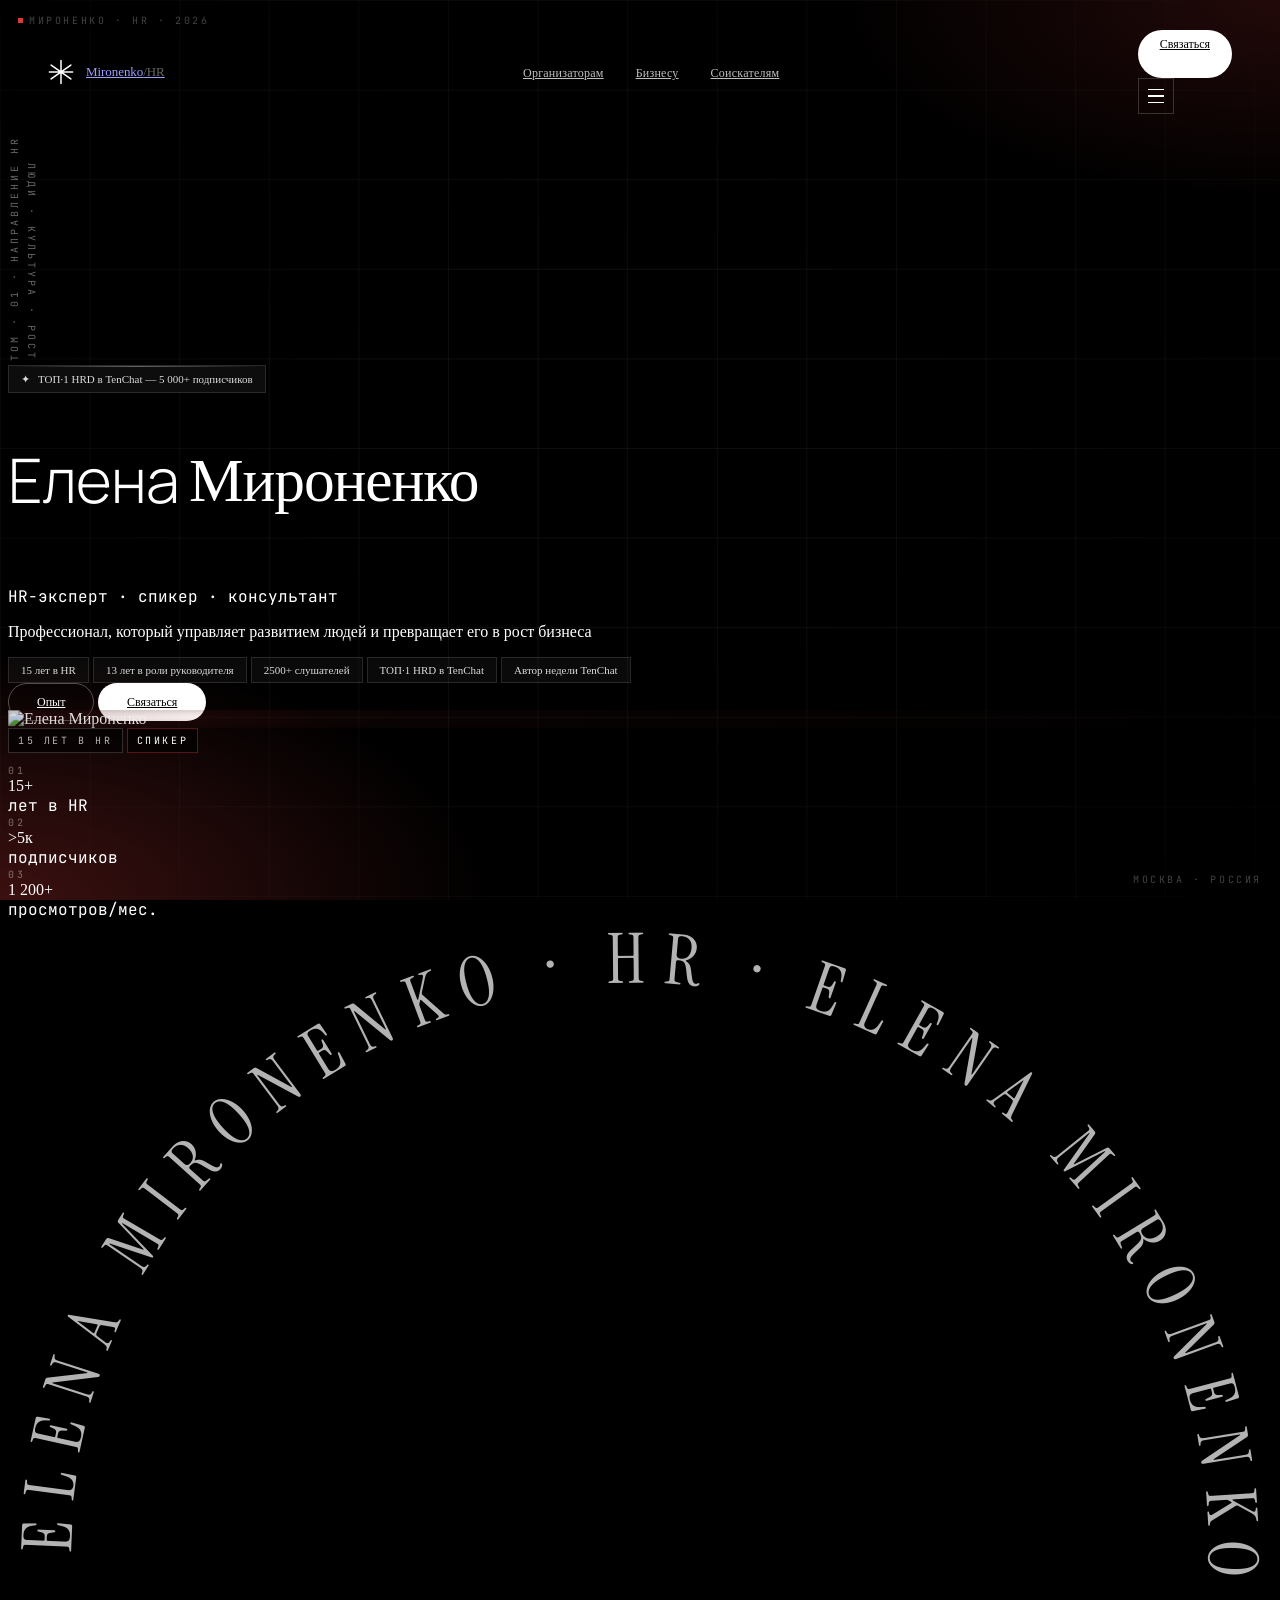
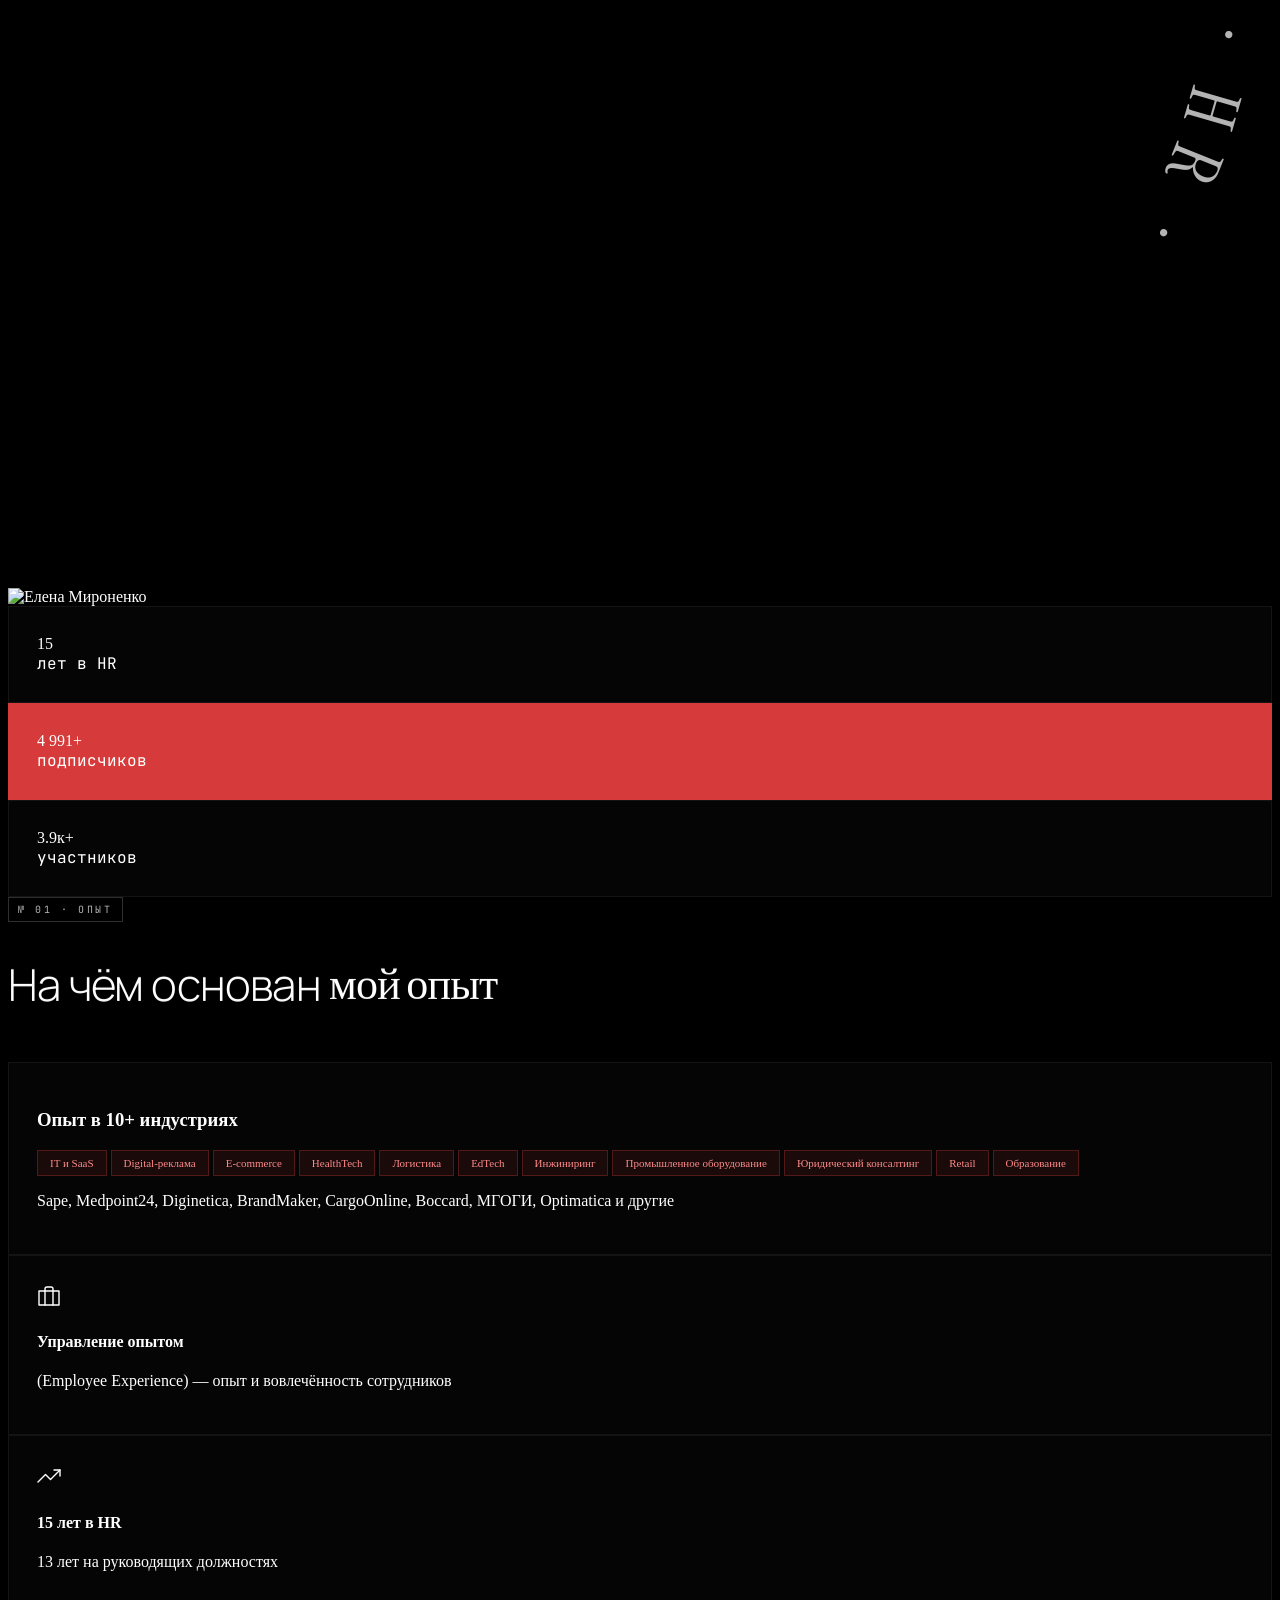
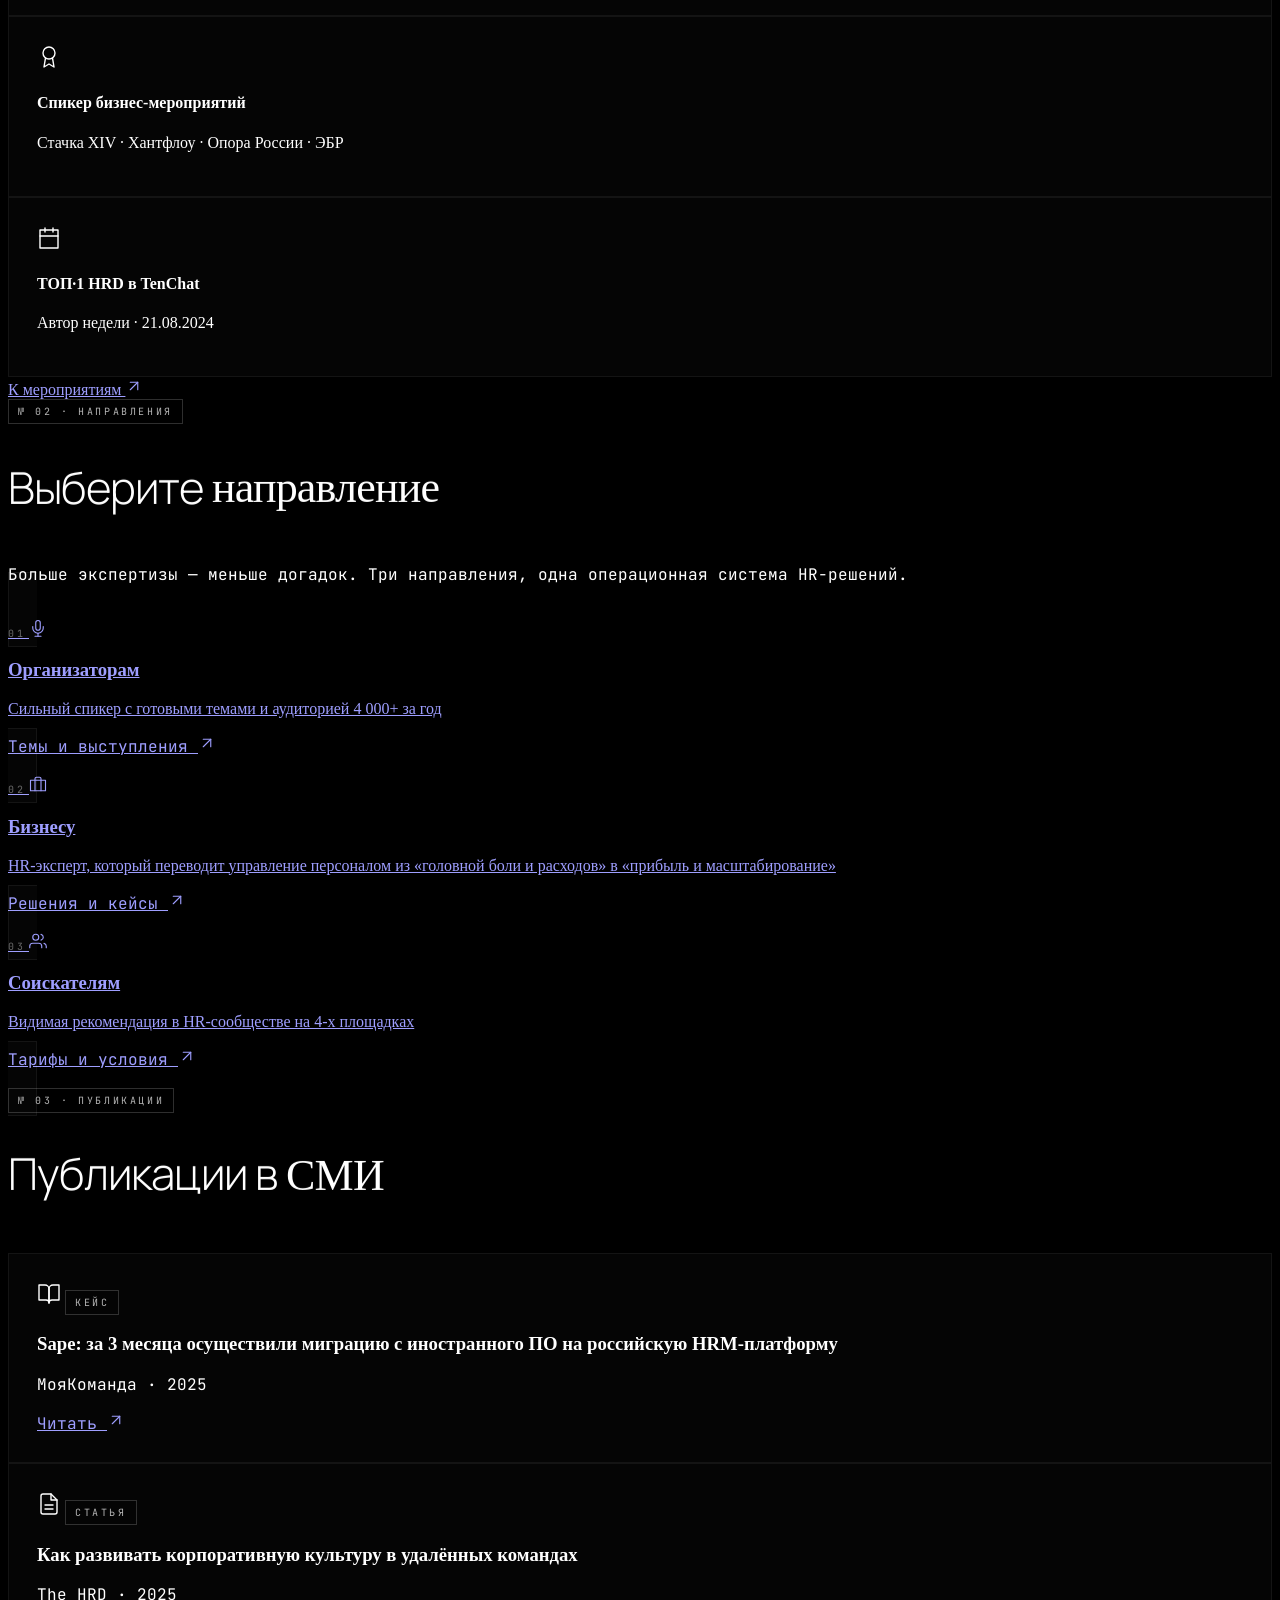
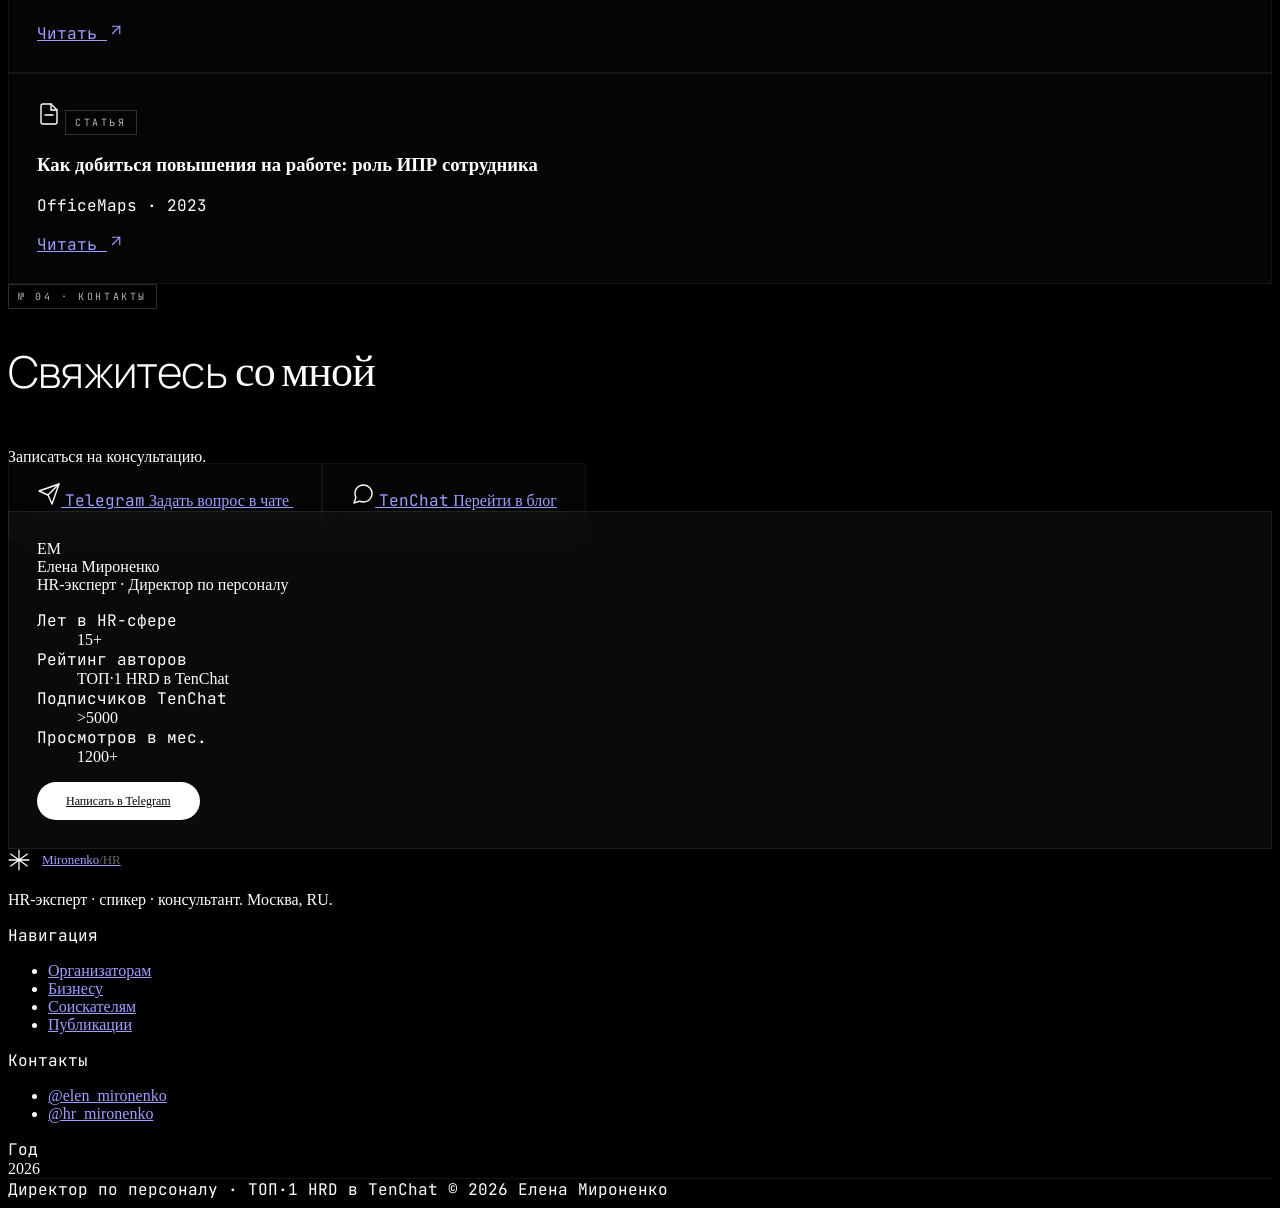
==== index.html @ b4b66f50 "Add files via upload" ====
<!doctype html>
<html lang="ru">
<head>
  <meta charset="utf-8" />
  <meta name="viewport" content="width=device-width, initial-scale=1" />
  <meta name="color-scheme" content="dark" />
  <meta name="theme-color" content="#000000" />

  <!-- ============== SEO ============== -->
  <title>Елена Мироненко — HR-эксперт, спикер, консультант · hrmironenko.ru</title>
  <meta name="description" content="Елена Мироненко — независимый HR-эксперт и директор по персоналу. 15+ лет в HR, ТОП-1 HRD в TenChat, спикер бизнес-конференций. Подбор персонала, HR-консалтинг, HR-брендинг и реклама в TenChat." />
  <meta name="keywords" content="Елена Мироненко, HR-эксперт, директор по персоналу, HRD, спикер HR, HR-консультант, TenChat, подбор персонала, HR-брендинг, Москва, HR-стратегия" />
  <meta name="author" content="Елена Мироненко" />
  <meta name="robots" content="index, follow, max-image-preview:large, max-snippet:-1" />
  <meta name="googlebot" content="index, follow" />
  <meta name="yandex-verification" content="" />
  <link rel="canonical" href="https://hrmironenko.ru/" />

  <!-- ============== OpenGraph (Facebook / LinkedIn / VK / Telegram) ============== -->
  <meta property="og:type" content="website" />
  <meta property="og:site_name" content="Елена Мироненко · HR" />
  <meta property="og:title" content="Елена Мироненко — HR-эксперт, спикер, консультант" />
  <meta property="og:description" content="ТОП-1 HRD в TenChat. 15+ лет в HR, 5000+ подписчиков, 6900+ суммарная аудитория выступлений. Помогаю выстраивать команды, процессы и культуру." />
  <meta property="og:url" content="https://hrmironenko.ru/" />
  <meta property="og:image" content="https://hrmironenko.ru/img/og-cover.png" />
  <meta property="og:image:secure_url" content="https://hrmironenko.ru/img/og-cover.png" />
  <meta property="og:image:type" content="image/png" />
  <meta property="og:image:width" content="1200" />
  <meta property="og:image:height" content="630" />
  <meta property="og:image:alt" content="Елена Мироненко — HR-эксперт" />
  <meta property="og:locale" content="ru_RU" />

  <!-- ============== Twitter / X Card ============== -->
  <meta name="twitter:card" content="summary_large_image" />
  <meta name="twitter:title" content="Елена Мироненко — HR-эксперт, спикер, консультант" />
  <meta name="twitter:description" content="ТОП-1 HRD в TenChat. 15+ лет в HR. Помогаю выстраивать команды, процессы и культуру." />
  <meta name="twitter:image" content="https://hrmironenko.ru/img/og-cover.png" />
  <meta name="twitter:image:alt" content="Елена Мироненко — HR-эксперт" />

  <!-- ============== Favicon (multi-size) ============== -->
  <link rel="icon" type="image/png" sizes="32x32" href="img/favicon.png" />
  <link rel="icon" type="image/png" sizes="16x16" href="img/favicon.png" />
  <link rel="apple-touch-icon" sizes="180x180" href="img/favicon.png" />
  <link rel="shortcut icon" href="img/favicon.png" />

  <!-- ============== Schema.org JSON-LD (Person) ============== -->
  <script type="application/ld+json">
  {
    "@context": "https://schema.org",
    "@type": "Person",
    "name": "Елена Мироненко",
    "jobTitle": "HR-эксперт, директор по персоналу, спикер",
    "url": "https://hrmironenko.ru/",
    "image": "https://hrmironenko.ru/img/elena-hero.png",
    "address": { "@type": "PostalAddress", "addressLocality": "Москва", "addressCountry": "RU" },
    "sameAs": [
      "https://t.me/elen_mironenko",
      "https://tenchat.ru/hr_mironenko"
    ]
  }
  </script>

  <!-- ============== Fonts + Tailwind + Styles ============== -->
  <link rel="preconnect" href="https://fonts.googleapis.com" />
  <link rel="preconnect" href="https://fonts.gstatic.com" crossorigin />
  <script src="https://cdn.tailwindcss.com"></script>
  <link rel="stylesheet" href="style.css" />
  <script>
    tailwind.config = {
      theme: { extend: {
        colors: { brand: { red: '#D73A3A' } },
        fontFamily: {
          sans:    ['Manrope','system-ui','sans-serif'],
          mono:    ['JetBrains Mono','ui-monospace','monospace'],
          instrument: ['"Instrument Serif"','Georgia','serif'],
        },
        maxWidth: { container: '1280px' },
      }},
    };
  </script>
</head>
<body class="bg-black text-white font-sans">

<!-- ================ HEADER ================ -->
<header class="site-header">
  <a href="index.html" class="logo-mark">
    <svg width="26" height="26" viewBox="0 0 28 28" aria-label="EM" fill="none">
      <path d="M14 1.5v25 M3.4 6.5l21.2 15 M3.4 21.5l21.2-15 M1.5 14h25"
        stroke="currentColor" stroke-width="1.6" stroke-linecap="round"/>
    </svg>
    <span class="logo-text hidden md:inline">Mironenko<span>/HR</span></span>
  </a>

  <nav class="hidden md:flex items-center space-x-1">
    <a href="organizers.html" class="nav-link">Организаторам</a>
    <a href="business.html" class="nav-link">Бизнесу</a>
    <a href="candidates.html" class="nav-link">Соискателям</a>
  </nav>

  <div class="flex items-center gap-3">
    <div class="gbtn-group hidden md:flex">
      <button class="gbtn-arrow" aria-label="Стрелка">
        <svg width="12" height="12" viewBox="0 0 24 24" fill="none" stroke="currentColor" stroke-width="2" stroke-linecap="round" stroke-linejoin="round">
          <path d="M7 17L17 7M17 7H7M17 7v10"/>
        </svg>
      </button>
      <a href="#contacts" data-goto="contacts" class="gbtn-main">Связаться</a>
    </div>
    <button class="menu-toggle md:hidden" aria-label="Меню">
      <span></span><span></span><span></span>
    </button>
  </div>
</header>

<!-- Mobile nav -->
<nav class="mobile-nav md:hidden">
  <a href="organizers.html"><em class="instrument italic text-white/40 mr-3">01</em>Организаторам</a>
  <a href="business.html"><em class="instrument italic text-white/40 mr-3">02</em>Бизнесу</a>
  <a href="candidates.html"><em class="instrument italic text-white/40 mr-3">03</em>Соискателям</a>
  <a href="#contacts" data-goto="contacts" class="mt-8 btn btn-pill btn-light w-full justify-center">Связаться</a>
</nav>

<main>

<!-- ================ HERO ================ -->
<section class="relative w-full min-h-[78vh] md:min-h-[82vh] overflow-hidden flex flex-col">
  <!-- side labels -->
  <span class="hidden xl:block label-vert absolute left-3 top-1/2 -translate-y-1/2 z-10">ТОМ · 01 · НАПРАВЛЕНИЕ HR</span>
  <span class="hidden xl:block label-vert absolute right-3 top-1/2 -translate-y-1/2 z-10" style="writing-mode:vertical-rl; transform:rotate(0)">ЛЮДИ · КУЛЬТУРА · РОСТ</span>

  <!-- content (centered both mobile + desktop, компактнее) -->
  <div class="relative flex-1 grid grid-cols-12 gap-4 md:gap-6 items-center px-6 md:px-10 pt-8 md:pt-10 pb-16 md:pb-12">
    <!-- Left: text -->
    <div class="col-span-12 md:col-span-7 max-w-2xl">
      <div class="chip chip-glass mb-6">
        <span class="instrument italic">✦</span>
        ТОП·1 HRD в TenChat — 5 000+ подписчиков
      </div>

      <h1 class="h-display mask-reveal-block">
        <span class="block mask-reveal"><span class="mask-inner font-light">Елена</span></span>
        <span class="block mask-reveal"><span class="mask-inner font-medium instrument italic text-brand-red">Мироненко</span></span>
      </h1>

      <!-- Профессия (как в первой версии) -->
      <div class="mt-5 flex items-center gap-3">
        <span class="block w-8 h-px bg-brand-red"></span>
        <span class="mono uppercase tracking-[.28em] text-[10px] md:text-[11px] text-white/65">HR-эксперт · спикер · консультант</span>
      </div>

      <!-- Описание -->
      <p class="mt-5 max-w-md text-sm md:text-base text-white/65 leading-relaxed font-light">
        Профессионал, который управляет развитием людей и превращает его в&nbsp;рост бизнеса
      </p>

      <!-- 5 чипов -->
      <div class="mt-5 flex flex-wrap gap-2">
        <span class="chip">15 лет в&nbsp;HR</span>
        <span class="chip">13 лет в&nbsp;роли руководителя</span>
        <span class="chip">2500+ слушателей</span>
        <span class="chip">ТОП·1 HRD в&nbsp;TenChat</span>
        <span class="chip">Автор недели TenChat</span>
      </div>

      <!-- Кнопки -->
      <div class="mt-7 flex items-center gap-3 flex-wrap">
        <a href="#experience" data-magnet="10" class="btn btn-pill btn-ghost">Опыт</a>
        <a href="#contacts" data-goto="contacts" data-magnet="14" class="btn btn-pill btn-light">Связаться</a>
      </div>
    </div>

    <!-- Right: portrait — фото ближе к центру (без col-start, чтобы не было дыры справа) -->
    <div class="col-span-12 md:col-span-5 hidden md:block">
      <div class="relative aspect-[3/4] w-full max-w-[400px] mx-auto" data-parallax="0.04">
        <div class="photo-tint w-full h-full border border-white/10">
          <img src="img/elena-hero.png" alt="Елена Мироненко" />
        </div>
        <span class="label-tag absolute top-3 right-3 dark">15 лет в&nbsp;HR</span>
        <span class="label-tag absolute bottom-3 left-3 dark red">Спикер</span>
      </div>
    </div>
  </div>

</section>

<!-- ================ STATS QUICK ================ -->
<section class="px-6 md:px-10 py-12 md:py-16 border-t border-white/8">
  <div class="grid grid-cols-3 gap-4 md:gap-8 max-w-3xl">
    <div>
      <div class="project-code mb-2">01</div>
      <div class="text-3xl md:text-5xl font-light count-up" data-target="15" data-suffix="+">15+</div>
      <div class="mt-2 mono uppercase tracking-[.2em] text-[10px] text-white/45">лет в HR</div>
    </div>
    <div>
      <div class="project-code mb-2">02</div>
      <div class="text-3xl md:text-5xl font-light count-up text-brand-red" data-target="5" data-prefix="&gt;" data-suffix="к">&gt;5к</div>
      <div class="mt-2 mono uppercase tracking-[.2em] text-[10px] text-white/45">подписчиков</div>
    </div>
    <div>
      <div class="project-code mb-2">03</div>
      <div class="text-3xl md:text-5xl font-light count-up" data-target="1200" data-suffix="+">1200+</div>
      <div class="mt-2 mono uppercase tracking-[.2em] text-[10px] text-white/45">просмотров/мес.</div>
    </div>
  </div>
</section>

<!-- ================ EXPERIENCE ================ -->
<section id="experience" class="px-6 md:px-10 py-20 md:py-28 border-t border-white/8 scroll-mt-20">
  <div class="grid grid-cols-12 gap-4 md:gap-8">

    <!-- Left: photo with delicate animation -->
    <div class="col-span-12 md:col-span-4">
      <div class="relative w-full max-w-[380px] mx-auto md:mx-0">
        <div class="relative aspect-square photo-float">
          <!-- Rotating circle text around photo -->
          <svg class="absolute inset-0 w-full h-full rotating-text" viewBox="0 0 200 200" style="animation-duration: 32s">
            <defs><path id="exp-circ" d="M 100,100 m -90,0 a 90,90 0 1,1 180,0 a 90,90 0 1,1 -180,0"/></defs>
            <text class="instrument" fill="rgba(255,255,255,0.7)" font-size="11" letter-spacing="3">
              <textPath href="#exp-circ" startOffset="0%">ELENA MIRONENKO · HR · ELENA MIRONENKO · HR ·</textPath>
            </text>
          </svg>
          <!-- Photo inner — цветное, без ч/б -->
          <div class="absolute inset-6 rounded-full overflow-hidden border border-white/10">
            <img src="img/elena-circle.png" alt="Елена Мироненко" class="w-full h-full object-cover"/>
          </div>
        </div>

        <!-- Stat cards under -->
        <div class="grid grid-cols-3 gap-2 mt-7">
          <div class="card text-center p-4">
            <div class="text-2xl font-light count-up" data-target="15">15</div>
            <div class="mono uppercase tracking-[.2em] text-[9px] text-white/45 mt-1">лет в HR</div>
          </div>
          <div class="card-red text-center p-4 card">
            <div class="text-2xl font-light count-up" data-target="5000" data-suffix="+">5 000+</div>
            <div class="mono uppercase tracking-[.2em] text-[9px] text-white/85 mt-1">подписчиков</div>
          </div>
          <div class="card text-center p-4">
            <div class="text-2xl font-light count-up" data-target="3.9" data-decimals="1" data-suffix="к+">3.9к+</div>
            <div class="mono uppercase tracking-[.2em] text-[9px] text-white/45 mt-1">участников</div>
          </div>
        </div>
      </div>
    </div>

    <!-- Right: content -->
    <div class="col-span-12 md:col-span-7 md:col-start-6">

      <span class="label-tag mb-6 inline-block">№ 01 · Опыт</span>

      <h2 class="h-section mt-2 mask-reveal-block">
        <span class="block mask-reveal"><span class="mask-inner">На чём основан</span></span>
        <span class="block mask-reveal"><span class="mask-inner instrument italic font-normal">мой опыт</span></span>
      </h2>

      <!-- Industries card -->
      <article class="card card-hover-line mt-10 p-6 md:p-7 border-l-2 border-l-brand-red">
        <h3 class="text-brand-red font-medium mb-4 text-sm uppercase tracking-[.18em]">Опыт в 10+ индустриях</h3>
        <div class="flex flex-wrap gap-2 mb-4">
          <span class="chip chip-red">IT и SaaS</span>
          <span class="chip chip-red">Digital-реклама</span>
          <span class="chip chip-red">E-commerce</span>
          <span class="chip chip-red">HealthTech</span>
          <span class="chip chip-red">Логистика</span>
          <span class="chip chip-red">EdTech</span>
          <span class="chip chip-red">Инжиниринг</span>
          <span class="chip chip-red">Промышленное оборудование</span>
          <span class="chip chip-red">Юридический консалтинг</span>
          <span class="chip chip-red">Retail</span>
          <span class="chip chip-red">Образование</span>
        </div>
        <p class="text-white/45 text-xs">Sape, Medpoint24, Diginetica, BrandMaker, CargoOnline, Boccard, МГОГИ, Optimatica и другие</p>
      </article>

      <!-- 4 cards -->
      <div class="grid grid-cols-1 md:grid-cols-2 gap-3 mt-4">
        <article class="card card-hover-line p-6">
          <svg class="ico ico-lg text-brand-red mb-4" viewBox="0 0 24 24" fill="none" stroke="currentColor" stroke-linecap="round" stroke-linejoin="round">
            <rect x="2" y="7" width="20" height="14"/>
            <path d="M16 21V5a2 2 0 0 0-2-2h-4a2 2 0 0 0-2 2v16"/>
          </svg>
          <h4 class="font-medium mb-2 text-sm uppercase tracking-[.1em]">Управление опытом</h4>
          <p class="text-white/55 text-xs leading-relaxed">(Employee Experience) — опыт и вовлечённость сотрудников</p>
        </article>
        <article class="card card-hover-line p-6">
          <svg class="ico ico-lg text-brand-red mb-4" viewBox="0 0 24 24" fill="none" stroke="currentColor" stroke-linecap="round" stroke-linejoin="round">
            <polyline points="23 6 13.5 15.5 8.5 10.5 1 18"/>
            <polyline points="17 6 23 6 23 12"/>
          </svg>
          <h4 class="font-medium mb-2 text-sm uppercase tracking-[.1em]">15 лет в HR</h4>
          <p class="text-white/55 text-xs leading-relaxed">13 лет на руководящих должностях</p>
        </article>
        <article class="card card-hover-line p-6">
          <svg class="ico ico-lg text-brand-red mb-4" viewBox="0 0 24 24" fill="none" stroke="currentColor" stroke-linecap="round" stroke-linejoin="round">
            <circle cx="12" cy="8" r="6"/>
            <path d="M15.477 12.89L17 22l-5-3-5 3 1.523-9.11"/>
          </svg>
          <h4 class="font-medium mb-2 text-sm uppercase tracking-[.1em]">Спикер бизнес-мероприятий</h4>
          <p class="text-white/55 text-xs leading-relaxed">Стачка XIV · Хантфлоу · Опора России · ЭБР</p>
        </article>
        <article class="card card-hover-line p-6">
          <svg class="ico ico-lg text-brand-red mb-4" viewBox="0 0 24 24" fill="none" stroke="currentColor" stroke-linecap="round" stroke-linejoin="round">
            <rect x="3" y="4" width="18" height="18"/>
            <line x1="16" y1="2" x2="16" y2="6"/>
            <line x1="8" y1="2" x2="8" y2="6"/>
            <line x1="3" y1="10" x2="21" y2="10"/>
          </svg>
          <h4 class="font-medium mb-2 text-sm uppercase tracking-[.1em]">ТОП·1 HRD в&nbsp;TenChat</h4>
          <p class="text-white/55 text-xs leading-relaxed">Автор недели · 21.08.2024</p>
        </article>
      </div>

      <a href="organizers.html#events" class="mt-8 inline-flex items-center gap-2 text-brand-red text-xs uppercase tracking-[.18em] hover:opacity-80 transition">
        К мероприятиям
        <svg class="ico" viewBox="0 0 24 24" fill="none" stroke="currentColor" stroke-linecap="round" stroke-linejoin="round">
          <line x1="7" y1="17" x2="17" y2="7"/>
          <polyline points="7 7 17 7 17 17"/>
        </svg>
      </a>
    </div>
  </div>
</section>

<!-- ================ DIRECTIONS ================ -->
<section id="directions" class="px-6 md:px-10 py-20 md:py-28 border-t border-white/8">
  <div class="grid grid-cols-12 gap-4 md:gap-8 mb-10 md:mb-14">
    <div class="col-span-12 md:col-span-7">
      <span class="label-tag inline-block mb-5">№ 02 · Направления</span>
      <h2 class="h-section mask-reveal-block">
        <span class="block mask-reveal"><span class="mask-inner">Выберите</span></span>
        <span class="block mask-reveal"><span class="mask-inner instrument italic font-normal text-brand-red">направление</span></span>
      </h2>
    </div>
    <div class="col-span-12 md:col-span-5 self-end">
      <p class="mono uppercase text-[10px] tracking-[.22em] text-white/45 max-w-xs">
        Больше экспертизы — меньше догадок. Три направления, одна операционная система HR-решений.
      </p>
    </div>
  </div>

  <div class="grid grid-cols-1 md:grid-cols-3 gap-3">

    <!-- Карточка 1: Организаторам — компактная -->
    <a href="organizers.html" class="group card card-hover-line p-5 md:p-6 flex flex-col gap-4">
      <div class="flex items-center justify-between">
        <span class="project-code">01</span>
        <svg class="ico text-brand-red" viewBox="0 0 24 24" fill="none" stroke="currentColor" stroke-width="1.4" stroke-linecap="round" stroke-linejoin="round">
          <path d="M12 2a3 3 0 0 0-3 3v7a3 3 0 0 0 6 0V5a3 3 0 0 0-3-3z"/>
          <path d="M19 10v2a7 7 0 0 1-14 0v-2"/>
          <line x1="12" y1="19" x2="12" y2="23"/>
          <line x1="8" y1="23" x2="16" y2="23"/>
        </svg>
      </div>
      <h3 class="text-xl md:text-2xl font-light tracking-tight">Организаторам</h3>
      <p class="text-xs md:text-sm text-white/65 leading-relaxed font-light">Сильный спикер с&nbsp;готовыми темами и&nbsp;аудиторией 4&nbsp;000+ за&nbsp;год</p>
      <div class="inline-flex items-center gap-2 text-brand-red mono uppercase tracking-[.18em] text-[10px]">
        Темы и&nbsp;выступления
        <svg class="ico transition-transform group-hover:translate-x-1" viewBox="0 0 24 24" fill="none" stroke="currentColor" stroke-linecap="round" stroke-linejoin="round">
          <line x1="7" y1="17" x2="17" y2="7"/><polyline points="7 7 17 7 17 17"/>
        </svg>
      </div>
    </a>

    <!-- Карточка 2: Бизнесу (КРАСНАЯ) — компактная -->
    <a href="business.html" class="group relative bg-brand-red text-white p-5 md:p-6 flex flex-col gap-4 transition-all hover:brightness-110 overflow-hidden border border-brand-red">
      <div class="absolute inset-0 opacity-25 mix-blend-overlay pointer-events-none" style="background-image: radial-gradient(rgba(255,255,255,.5) 1px, transparent 1.4px); background-size: 18px 18px;"></div>
      <div class="relative flex items-center justify-between">
        <span class="project-code text-white/55">02</span>
        <svg class="ico text-white" viewBox="0 0 24 24" fill="none" stroke="currentColor" stroke-width="1.4" stroke-linecap="round" stroke-linejoin="round">
          <rect x="2" y="7" width="20" height="14"/>
          <path d="M16 21V5a2 2 0 0 0-2-2h-4a2 2 0 0 0-2 2v16"/>
        </svg>
      </div>
      <h3 class="relative text-xl md:text-2xl font-light tracking-tight">Бизнесу</h3>
      <p class="relative text-xs md:text-sm text-white/85 leading-relaxed font-light">HR-эксперт, который переводит управление персоналом из&nbsp;«головной боли и&nbsp;расходов» в&nbsp;«прибыль и&nbsp;масштабирование»</p>
      <div class="relative inline-flex items-center gap-2 text-white mono uppercase tracking-[.18em] text-[10px]">
        Решения и&nbsp;кейсы
        <svg class="ico transition-transform group-hover:translate-x-1" viewBox="0 0 24 24" fill="none" stroke="currentColor" stroke-linecap="round" stroke-linejoin="round">
          <line x1="7" y1="17" x2="17" y2="7"/><polyline points="7 7 17 7 17 17"/>
        </svg>
      </div>
    </a>

    <!-- Карточка 3: Соискателям — компактная -->
    <a href="candidates.html" class="group card card-hover-line p-5 md:p-6 flex flex-col gap-4">
      <div class="flex items-center justify-between">
        <span class="project-code">03</span>
        <svg class="ico text-brand-red" viewBox="0 0 24 24" fill="none" stroke="currentColor" stroke-width="1.4" stroke-linecap="round" stroke-linejoin="round">
          <path d="M17 21v-2a4 4 0 0 0-4-4H5a4 4 0 0 0-4 4v2"/>
          <circle cx="9" cy="7" r="4"/>
          <path d="M23 21v-2a4 4 0 0 0-3-3.87"/>
          <path d="M16 3.13a4 4 0 0 1 0 7.75"/>
        </svg>
      </div>
      <h3 class="text-xl md:text-2xl font-light tracking-tight">Соискателям</h3>
      <p class="text-xs md:text-sm text-white/65 leading-relaxed font-light">Видимая рекомендация в&nbsp;HR-сообществе на&nbsp;4-х площадках</p>
      <div class="inline-flex items-center gap-2 text-brand-red mono uppercase tracking-[.18em] text-[10px]">
        Тарифы и&nbsp;условия
        <svg class="ico transition-transform group-hover:translate-x-1" viewBox="0 0 24 24" fill="none" stroke="currentColor" stroke-linecap="round" stroke-linejoin="round">
          <line x1="7" y1="17" x2="17" y2="7"/><polyline points="7 7 17 7 17 17"/>
        </svg>
      </div>
    </a>
  </div>
</section>

<!-- ================ PUBLICATIONS ================ -->
<section id="publications" class="px-6 md:px-10 py-20 md:py-28 border-t border-white/8">
  <div class="grid grid-cols-12 gap-4 md:gap-8 mb-10 md:mb-14">
    <div class="col-span-12 md:col-span-7">
      <span class="label-tag inline-block mb-5">№ 03 · Публикации</span>
      <h2 class="h-section mask-reveal-block">
        <span class="block mask-reveal"><span class="mask-inner">Публикации в&nbsp;</span><span class="mask-inner instrument italic font-normal">СМИ</span></span>
      </h2>
    </div>
  </div>

  <div class="grid grid-cols-1 md:grid-cols-3 gap-3">
    <article class="card card-hover-line p-7 flex flex-col">
      <svg class="ico ico-lg text-brand-red mb-5" viewBox="0 0 24 24" fill="none" stroke="currentColor" stroke-linecap="round" stroke-linejoin="round">
        <path d="M2 3h6a4 4 0 0 1 4 4v14a3 3 0 0 0-3-3H2z"/>
        <path d="M22 3h-6a4 4 0 0 0-4 4v14a3 3 0 0 1 3-3h7z"/>
      </svg>
      <span class="label-tag self-start mb-4">Кейс</span>
      <h3 class="text-base font-medium leading-snug">Sape: за 3 месяца осуществили миграцию с иностранного ПО на российскую HRM-платформу</h3>
      <p class="mt-3 mono uppercase tracking-[.18em] text-[10px] text-white/45">МояКоманда · 2025</p>
      <a href="https://xn--80aalwjbieb2o.xn--p1ai/blog/cases/sape" target="_blank" rel="noopener" class="mt-6 inline-flex items-center gap-2 text-brand-red text-[11px] mono uppercase tracking-[.18em] hover:opacity-80">
        Читать <svg class="ico" viewBox="0 0 24 24" fill="none" stroke="currentColor" stroke-width="1.5" stroke-linecap="round" stroke-linejoin="round"><line x1="7" y1="17" x2="17" y2="7"/><polyline points="7 7 17 7 17 17"/></svg>
      </a>
    </article>

    <article class="card card-hover-line p-7 flex flex-col">
      <svg class="ico ico-lg text-brand-red mb-5" viewBox="0 0 24 24" fill="none" stroke="currentColor" stroke-linecap="round" stroke-linejoin="round">
        <path d="M14 2H6a2 2 0 0 0-2 2v16a2 2 0 0 0 2 2h12a2 2 0 0 0 2-2V8z"/>
        <polyline points="14 2 14 8 20 8"/>
        <line x1="16" y1="13" x2="8" y2="13"/>
        <line x1="16" y1="17" x2="8" y2="17"/>
      </svg>
      <span class="label-tag self-start mb-4">Статья</span>
      <h3 class="text-base font-medium leading-snug">Как развивать корпоративную культуру в удалённых командах</h3>
      <p class="mt-3 mono uppercase tracking-[.18em] text-[10px] text-white/45">The HRD · 2025</p>
      <a href="https://thehrd.ru/articles/kak-razvivat-korporativnuyu-kulturu-v-udalyonnyh-komandah/" target="_blank" rel="noopener" class="mt-6 inline-flex items-center gap-2 text-brand-red text-[11px] mono uppercase tracking-[.18em] hover:opacity-80">
        Читать <svg class="ico" viewBox="0 0 24 24" fill="none" stroke="currentColor" stroke-width="1.5" stroke-linecap="round" stroke-linejoin="round"><line x1="7" y1="17" x2="17" y2="7"/><polyline points="7 7 17 7 17 17"/></svg>
      </a>
    </article>

    <article class="card card-hover-line p-7 flex flex-col">
      <svg class="ico ico-lg text-brand-red mb-5" viewBox="0 0 24 24" fill="none" stroke="currentColor" stroke-linecap="round" stroke-linejoin="round">
        <path d="M14 2H6a2 2 0 0 0-2 2v16a2 2 0 0 0 2 2h12a2 2 0 0 0 2-2V8z"/>
        <polyline points="14 2 14 8 20 8"/>
        <line x1="16" y1="13" x2="8" y2="13"/>
      </svg>
      <span class="label-tag self-start mb-4">Статья</span>
      <h3 class="text-base font-medium leading-snug">Как добиться повышения на работе: роль ИПР сотрудника</h3>
      <p class="mt-3 mono uppercase tracking-[.18em] text-[10px] text-white/45">OfficeMaps · 2023</p>
      <a href="https://officemaps.ru/ofisnaia-zhizn/kak-dobitsia-povysheniia-na-rabote-rol-individualnogo-plana-razvitiia-sotrudnika" target="_blank" rel="noopener" class="mt-6 inline-flex items-center gap-2 text-brand-red text-[11px] mono uppercase tracking-[.18em] hover:opacity-80">
        Читать <svg class="ico" viewBox="0 0 24 24" fill="none" stroke="currentColor" stroke-width="1.5" stroke-linecap="round" stroke-linejoin="round"><line x1="7" y1="17" x2="17" y2="7"/><polyline points="7 7 17 7 17 17"/></svg>
      </a>
    </article>
  </div>
</section>

<!-- ================ CONTACTS ================ -->
<section id="contacts" class="px-6 md:px-10 py-20 md:py-28 border-t border-white/8">
  <div class="grid grid-cols-12 gap-4 md:gap-8">
    <div class="col-span-12 md:col-span-6">
      <span class="label-tag inline-block mb-5">№ 04 · Контакты</span>
      <h2 class="h-section mask-reveal-block">
        <span class="block mask-reveal"><span class="mask-inner">Свяжитесь</span></span>
        <span class="block mask-reveal"><span class="mask-inner instrument italic font-normal">со мной</span></span>
      </h2>
      <p class="mt-6 text-sm text-white/65 max-w-md font-light">Записаться на консультацию.</p>

      <div class="mt-10 grid grid-cols-1 sm:grid-cols-2 gap-3 max-w-lg">
        <a href="https://t.me/elen_mironenko" target="_blank" rel="noopener" class="card card-hover-line p-5 flex items-center gap-4">
          <span class="w-10 h-10 bg-[#229ED9] flex items-center justify-center flex-shrink-0">
            <svg class="ico-lg" viewBox="0 0 24 24" fill="none" stroke="white" stroke-linecap="round" stroke-linejoin="round" stroke-width="1.6">
              <path d="M22 2L11 13"/><path d="M22 2l-7 20-4-9-9-4 20-7z"/>
            </svg>
          </span>
          <span>
            <span class="block mono uppercase text-[10px] tracking-[.2em] text-white/45">Telegram</span>
            <span class="block font-medium text-sm">Задать вопрос в чате</span>
          </span>
        </a>
        <a href="https://tenchat.ru/hr_mironenko" target="_blank" rel="noopener" class="card card-hover-line p-5 flex items-center gap-4">
          <span class="w-10 h-10 bg-brand-red flex items-center justify-center flex-shrink-0">
            <svg class="ico-lg" viewBox="0 0 24 24" fill="none" stroke="white" stroke-linecap="round" stroke-linejoin="round" stroke-width="1.6">
              <path d="M21 11.5a8.38 8.38 0 0 1-.9 3.8 8.5 8.5 0 0 1-7.6 4.7 8.38 8.38 0 0 1-3.8-.9L3 21l1.9-5.7a8.38 8.38 0 0 1-.9-3.8 8.5 8.5 0 0 1 4.7-7.6 8.38 8.38 0 0 1 3.8-.9h.5a8.48 8.48 0 0 1 8 8z"/>
            </svg>
          </span>
          <span>
            <span class="block mono uppercase text-[10px] tracking-[.2em] text-white/45">TenChat</span>
            <span class="block font-medium text-sm">Перейти в блог</span>
          </span>
        </a>
      </div>
    </div>

    <div class="col-span-12 md:col-span-5 md:col-start-8">
      <article class="card card-glass p-6 md:p-8">
        <div class="flex items-center gap-4 mb-6">
          <div class="w-12 h-12 bg-brand-red text-white font-bold text-lg flex items-center justify-center">EM</div>
          <div>
            <div class="font-medium">Елена Мироненко</div>
            <div class="text-white/55 text-xs">HR-эксперт · Директор по персоналу</div>
          </div>
        </div>

        <dl class="space-y-3.5 text-xs">
          <div class="flex items-center justify-between border-b border-white/5 pb-3">
            <dt class="text-white/55 mono uppercase tracking-[.16em]">Лет в HR-сфере</dt><dd class="font-medium text-brand-red">15+</dd>
          </div>
          <div class="flex items-center justify-between border-b border-white/5 pb-3">
            <dt class="text-white/55 mono uppercase tracking-[.16em]">Рейтинг авторов</dt><dd class="font-medium text-brand-red">ТОП·1 HRD в&nbsp;TenChat</dd>
          </div>
          <div class="flex items-center justify-between border-b border-white/5 pb-3">
            <dt class="text-white/55 mono uppercase tracking-[.16em]">Подписчиков TenChat</dt><dd class="font-medium text-brand-red">&gt;5000</dd>
          </div>
          <div class="flex items-center justify-between">
            <dt class="text-white/55 mono uppercase tracking-[.16em]">Просмотров в&nbsp;мес.</dt><dd class="font-medium text-brand-red">1200+</dd>
          </div>
        </dl>

        <a href="https://t.me/elen_mironenko" target="_blank" rel="noopener" data-magnet="10" class="mt-7 btn btn-pill btn-light w-full justify-center">Написать в Telegram</a>
      </article>
    </div>
  </div>
</section>

</main>

<!-- ================ FOOTER ================ -->
<footer class="px-6 md:px-10 py-10 md:py-14 border-t border-white/8">
  <div class="grid grid-cols-12 gap-6">
    <div class="col-span-12 md:col-span-4">
      <a href="index.html" class="logo-mark">
        <svg width="22" height="22" viewBox="0 0 28 28" fill="none">
          <path d="M14 1.5v25 M3.4 6.5l21.2 15 M3.4 21.5l21.2-15 M1.5 14h25" stroke="currentColor" stroke-width="1.6" stroke-linecap="round"/>
        </svg>
        <span class="logo-text">Mironenko<span>/HR</span></span>
      </a>
      <p class="mt-3 text-xs text-white/45 max-w-xs font-light">HR-эксперт · спикер · консультант. Москва, RU.</p>
    </div>
    <div class="col-span-6 md:col-span-3">
      <div class="mono uppercase text-[10px] tracking-[.22em] text-white/40 mb-3">Навигация</div>
      <ul class="space-y-2 text-sm text-white/75 font-light">
        <li><a href="organizers.html" class="hover:text-white">Организаторам</a></li>
        <li><a href="business.html" class="hover:text-white">Бизнесу</a></li>
        <li><a href="candidates.html" class="hover:text-white">Соискателям</a></li>
        <li><a href="#publications" class="hover:text-white">Публикации</a></li>
      </ul>
    </div>
    <div class="col-span-6 md:col-span-3">
      <div class="mono uppercase text-[10px] tracking-[.22em] text-white/40 mb-3">Контакты</div>
      <ul class="space-y-2 text-sm text-white/75 font-light">
        <li><a href="https://t.me/elen_mironenko" class="hover:text-white">@elen_mironenko</a></li>
        <li><a href="https://tenchat.ru/hr_mironenko" class="hover:text-white">@hr_mironenko</a></li>
      </ul>
    </div>
    <div class="col-span-12 md:col-span-2 md:text-right">
      <div class="mono uppercase text-[10px] tracking-[.22em] text-white/40 mb-3">Год</div>
      <div class="font-light text-2xl"><span id="year">2026</span></div>
    </div>
  </div>
  <div class="divider-line my-8"></div>
  <div class="flex flex-col md:flex-row items-start md:items-center justify-between gap-3 mono uppercase text-[10px] tracking-[.22em] text-white/40">
    <span>Директор по персоналу · ТОП·1 HRD в&nbsp;TenChat</span>
    <span>© <span class="js-year">2026</span> Елена Мироненко</span>
  </div>
</footer>

<!-- ================ MODAL ================ -->
<div id="contactModal" class="modal-back">
  <div class="modal-card relative">
    <button onclick="closeModal()" aria-label="Закрыть" class="absolute top-3 right-3 w-8 h-8 flex items-center justify-center text-white/55 hover:text-white">
      <svg width="14" height="14" viewBox="0 0 24 24" fill="none" stroke="currentColor" stroke-width="1.6"><path d="M18 6L6 18M6 6l12 12"/></svg>
    </button>
    <span class="label-tag mb-3 inline-block">Заявка</span>
    <h3 class="text-2xl font-light tracking-tight">Запись на <span class="instrument italic">консультацию</span></h3>
    <p class="text-white/55 text-xs mt-2 font-light">Оставьте контакты — отвечу в рабочий день.</p>

    <form class="mt-6 space-y-3" onsubmit="handleSubmit(event)">
      <div>
        <label class="mono uppercase text-[10px] tracking-[.2em] text-white/45 block mb-1.5">Имя</label>
        <input required class="input-line" placeholder="Иван Иванов"/>
      </div>
      <div>
        <label class="mono uppercase text-[10px] tracking-[.2em] text-white/45 block mb-1.5">Telegram / e-mail</label>
        <input required class="input-line" placeholder="@username или mail@example.com"/>
      </div>
      <div>
        <label class="mono uppercase text-[10px] tracking-[.2em] text-white/45 block mb-1.5">Сообщение</label>
        <textarea rows="3" class="input-line" placeholder="Кратко о задаче"></textarea>
      </div>
      <button type="submit" class="btn btn-pill btn-light w-full justify-center mt-2">Отправить</button>
      <p id="formStatus" class="text-xs text-emerald-400 hidden text-center"></p>
    </form>
  </div>
</div>

<!-- ================ SCRIPTS ================ -->
<script>
  document.querySelectorAll('#year, .js-year').forEach(el => el.textContent = new Date().getFullYear());
  function handleSubmit(e){
    e.preventDefault();
    const s = document.getElementById('formStatus');
    s.classList.remove('hidden');
    s.textContent = 'Спасибо! Я свяжусь с вами в Telegram: @elen_mironenko';
    setTimeout(() => { closeModal(); e.target.reset(); s.classList.add('hidden'); }, 2200);
  }
</script>
<script defer src="main.js"></script>
</body>
</html>
---- style.css ----
/* ============================================================
 * polish.css — UI design system v3
 * Минимализм, острые углы, микро-анимации, контрастная типографика
 * ============================================================ */

@import url('https://fonts.googleapis.com/css2?family=Manrope:wght@200;300;400;500;600;700;800&family=Instrument+Serif:ital@0;1&family=JetBrains+Mono:wght@400;500&display=swap');

:root {
  --c-red:    #D73A3A;
  --c-red-2:  #FF4D5A;
  --c-red-d:  #B5202E;
  --c-bg:     #000000;
  --c-fg:     #FFFFFF;
  --c-muted:  rgba(255,255,255,.55);
  --c-line:   rgba(255,255,255,.12);
  --c-line-d: rgba(255,255,255,.06);
}

/* === Typography utility === */
.instrument { font-family: 'Instrument Serif', Georgia, serif; }
.mono       { font-family: 'JetBrains Mono', ui-monospace, monospace; }

/* === Sticky scroll-progress === */
.scroll-progress {
  position: fixed; left: 0; top: 0; right: 0;
  height: 2px; z-index: 60;
  background: transparent;
  pointer-events: none;
}
.scroll-progress::after {
  content: "";
  position: absolute; left: 0; top: 0; bottom: 0;
  width: var(--scroll-pct, 0%);
  background: linear-gradient(90deg, #B5202E 0%, #D73A3A 50%, #FF4D5A 100%);
  transition: width .08s linear;
}

/* === Header — minimal === */
.site-header {
  position: relative; z-index: 30;
  display: flex; align-items: center; justify-content: space-between;
  padding: 18px 24px;
}
@media (min-width: 768px) { .site-header { padding: 22px 40px; } }

.site-header a.nav-link {
  color: rgba(255,255,255,.75);
  font-size: 12px; font-weight: 300; letter-spacing: .02em;
  padding: 8px 14px;
  border-radius: 999px;
  transition: color .2s, background .2s;
  position: relative;
}
.site-header a.nav-link:hover { color: #fff; background: rgba(255,255,255,.06); }
.site-header a.nav-link.active { color: #fff; background: rgba(255,255,255,.08); }
.site-header a.nav-link.active::before {
  content: ""; position: absolute; left: 50%; bottom: 4px;
  width: 4px; height: 4px; transform: translateX(-50%);
  background: var(--c-red);
}

/* === Logo monogram (asterisk) === */
.logo-mark {
  display: inline-flex; align-items: center; gap: 12px;
}
.logo-mark svg { color: #fff; }
.logo-mark .logo-text {
  font-size: 13px; font-weight: 300; letter-spacing: -.005em;
}
.logo-mark .logo-text span { color: rgba(255,255,255,.4); }

/* === Login button group with gooey arrow === */
.gbtn-group {
  position: relative; display: inline-flex; align-items: center;
}
.gbtn-arrow {
  position: absolute; right: 0;
  width: 32px; height: 32px;
  border-radius: 9999px; background: #fff; color:#000;
  display:flex; align-items:center; justify-content:center;
  transform: translateX(-40px) scale(.85);
  opacity: 0;
  transition: transform .35s cubic-bezier(.2,.7,.2,1), opacity .25s;
  cursor: pointer;
}
.gbtn-group:hover .gbtn-arrow {
  transform: translateX(-72px) scale(1);
  opacity: 1;
}
.gbtn-main {
  position: relative; z-index: 2;
  padding: 8px 22px; height: 32px;
  border-radius: 9999px; background: #fff; color: #000;
  font-size: 12px; line-height: 1; cursor: pointer;
  transition: background .2s;
  border: none;
}
.gbtn-main:hover { background: rgba(255,255,255,.92); }

/* === Buttons (square — NO standard rounding except pill CTAs) === */
.btn {
  display: inline-flex; align-items: center; gap: 10px;
  padding: 14px 24px;
  font-size: 12px; line-height: 1; font-weight: 400;
  letter-spacing: .12em; text-transform: uppercase;
  border-radius: 0;
  cursor: pointer;
  position: relative;
  transition: background .25s, color .25s, border-color .25s, transform .15s;
  overflow: hidden;
  isolation: isolate;
}
/* Sliding bg micro-anim */
.btn::before {
  content: ""; position: absolute; inset: 0;
  background: var(--c-red);
  transform: translateY(101%);
  transition: transform .35s cubic-bezier(.2,.7,.2,1);
  z-index: -1;
}
.btn:hover::before { transform: translateY(0); }
.btn-light { background: #fff; color: #000; border: 1px solid #fff; }
.btn-light:hover { color: #fff; border-color: var(--c-red); }
.btn-ghost { background: transparent; color: #fff; border: 1px solid rgba(255,255,255,.3); }
.btn-ghost:hover { color: #fff; border-color: var(--c-red); }
.btn-red   { background: var(--c-red); color: #fff; border: 1px solid var(--c-red); }
.btn-red::before { background: var(--c-red-d); }
.btn-red:hover { color: #fff; border-color: var(--c-red-d); }
.btn:active { transform: translateY(1px); }

/* Pill rounded buttons — kept for hero / chips style */
.btn-pill {
  border-radius: 9999px;
  padding: 12px 28px;
  text-transform: none;
  letter-spacing: 0;
  font-size: 12px;
  font-weight: 400;
}
.btn-pill::before { display: none; }
.btn-pill.btn-light { background: #fff; color: #000; border: 1px solid transparent; }
.btn-pill.btn-light:hover { background: rgba(255,255,255,.9); }
.btn-pill.btn-ghost { background: transparent; color: #fff; border: 1px solid rgba(255,255,255,.3); }
.btn-pill.btn-ghost:hover { background: rgba(255,255,255,.07); border-color: rgba(255,255,255,.6); }

/* === Card system — square edges, hairline border, micro-hover === */
.card {
  position: relative;
  background: rgba(255,255,255,.018);
  border: 1px solid var(--c-line-d);
  padding: 28px;
  transition: border-color .3s, background .3s, transform .3s;
  border-radius: 0;
}
.card:hover {
  border-color: rgba(215,58,58,.45);
  background: rgba(215,58,58,.03);
  transform: translateY(-2px);
}
.card-red {
  background: var(--c-red);
  color: #fff;
  border: 1px solid var(--c-red);
}
.card-red:hover { background: var(--c-red-d); border-color: var(--c-red-d); transform: translateY(-2px); }
.card-glass {
  background: rgba(255,255,255,.04);
  border: 1px solid rgba(255,255,255,.08);
  backdrop-filter: blur(14px) saturate(140%);
  -webkit-backdrop-filter: blur(14px) saturate(140%);
}

/* Animated bottom border on card hover (без overflow:hidden — чтобы badge не клипался) */
.card-hover-line {
  position: relative;
}
.card-hover-line::after {
  content: ""; position: absolute; left: 0; right: 0; bottom: 0; height: 1px;
  background: var(--c-red);
  transform: scaleX(0);
  transform-origin: left;
  transition: transform .5s cubic-bezier(.2,.7,.2,1);
}
.card-hover-line:hover::after { transform: scaleX(1); }

/* === Чипы — square edges === */
.chip {
  display: inline-flex; align-items: center; gap: 8px;
  background: rgba(255,255,255,.04);
  border: 1px solid rgba(255,255,255,.12);
  padding: 6px 12px;
  border-radius: 0;
  font-size: 11px; font-weight: 300;
  color: rgba(255,255,255,.85);
  letter-spacing: 0;
  white-space: nowrap;
}
.chip.chip-red { background: rgba(215,58,58,.10); border-color: rgba(215,58,58,.30); color: #ff8a8a; }
.chip.chip-glass {
  background: rgba(255,255,255,.05);
  backdrop-filter: blur(10px) saturate(140%);
  position: relative;
}
.chip.chip-glass::before {
  content:""; position:absolute; top:0; left:6px; right:6px; height:1px;
  background: linear-gradient(90deg, transparent, rgba(255,255,255,.35), transparent);
}

/* Square label-tag (editorial) */
.label-tag {
  display: inline-block;
  font-family: 'JetBrains Mono', ui-monospace, monospace;
  font-size: 10px; letter-spacing: .26em; text-transform: uppercase;
  color: rgba(255,255,255,.7);
  border: 1px solid rgba(255,255,255,.18);
  padding: 5px 9px; background: rgba(0,0,0,.25);
}
.label-tag.red {
  color: #fff; border-color: rgba(215,58,58,.4); background: var(--c-red);
}
.label-tag.dark {
  background: rgba(0,0,0,.6);
}

/* Vertical side-label */
.label-vert {
  writing-mode: vertical-rl;
  transform: rotate(180deg);
  font-family: 'JetBrains Mono', ui-monospace, monospace;
  font-size: 10px; letter-spacing: .3em; text-transform: uppercase;
  color: rgba(255,255,255,.4);
}

/* === Display heading — более деликатные размеры + место под descenders === */
.h-display {
  font-family: 'Manrope', sans-serif;
  font-weight: 300;
  font-size: clamp(32px, 4.8vw, 64px);
  line-height: 1.08;
  letter-spacing: -.018em;
  padding-bottom: .04em;
}
.h-section {
  font-family: 'Manrope', sans-serif;
  font-weight: 300;
  font-size: clamp(24px, 3.6vw, 44px);
  line-height: 1.12;
  letter-spacing: -.018em;
  padding-bottom: .04em;
}
.h-mini {
  font-family: 'Manrope', sans-serif;
  font-weight: 400;
  font-size: clamp(20px, 2.4vw, 32px);
  line-height: 1.15;
  letter-spacing: -.012em;
}
.h-display em, .h-section em {
  font-family: 'Instrument Serif', Georgia, serif;
  font-style: italic;
  font-weight: 400;
  letter-spacing: -.01em;
}

/* === Reveal-mask animation — учёт descenders italic === */
.mask-reveal {
  overflow: hidden;
  display: inline-block;
  line-height: 1.12;
  padding-bottom: .12em;
  margin-bottom: -.04em;
}
.mask-reveal > .mask-inner {
  display: inline-block;
  transform: translateY(110%);
  transition: transform 1s cubic-bezier(.2,.7,.2,1);
  will-change: transform;
  padding-bottom: .04em;
}
.mask-reveal.visible > .mask-inner { transform: translateY(0); }

/* === Project codes / mono labels === */
.project-code {
  font-family: 'JetBrains Mono', ui-monospace, monospace;
  font-size: 10px; letter-spacing: .25em;
  color: rgba(255,255,255,.4);
  text-transform: uppercase;
}

/* === Section dividers === */
.divider-line { height: 1px; background: rgba(255,255,255,.08); }
.divider-mono { display: flex; align-items: center; gap: 14px; }
.divider-mono::before, .divider-mono::after {
  content:""; flex: 1; height: 1px; background: rgba(255,255,255,.08);
}
.divider-mono > span {
  font-family: 'JetBrains Mono', ui-monospace, monospace;
  font-size: 10px; letter-spacing: .3em; text-transform: uppercase;
  color: rgba(255,255,255,.4);
}

/* === Pulsing circle (universal) === */
.pulse-wrap { position: relative; display: inline-flex; align-items: center; justify-content: center; }
.pulse-ring {
  position: absolute; inset: 0;
  border-radius: 9999px;
  background: conic-gradient(from 0deg,
    #D73A3A 0%, transparent 22%,
    transparent 50%,
    #ff5a5a 72%, transparent 100%);
  mask: radial-gradient(circle, transparent 64%, #000 66%);
  -webkit-mask: radial-gradient(circle, transparent 64%, #000 66%);
  animation: spin 6s linear infinite;
  filter: drop-shadow(0 0 6px rgba(215,58,58,.55));
}
.pulse-core {
  width: 30px; height: 30px;
  border-radius: 50%;
  background: radial-gradient(circle at 35% 35%, #ff7a7a 0%, #D73A3A 50%, #6b1414 100%);
  box-shadow: 0 0 24px rgba(215,58,58,.5), inset 0 0 8px rgba(255,255,255,.2);
  animation: throb 2.4s ease-in-out infinite;
}
@keyframes spin { to { transform: rotate(360deg); } }
@keyframes throb { 0%,100% { transform: scale(.92);} 50% { transform: scale(1.06); opacity:.95;} }
.rotating-text { animation: spin 22s linear infinite; }

/* === Number count-up — мона-нумерация === */
.count-up { font-variant-numeric: tabular-nums; font-feature-settings: "tnum"; }

/* === Magnetic button === */
[data-magnet] { transition: transform .25s cubic-bezier(.2,.7,.2,1); will-change: transform; }

/* === Photo treatments === */
.photo-bw { overflow: hidden; }
.photo-bw img { filter: grayscale(1) contrast(1.1); transition: filter .5s ease; }
.photo-bw:hover img { filter: grayscale(.5) contrast(1.18); }

.photo-duotone { position: relative; overflow: hidden; isolation: isolate; }
.photo-duotone img {
  width: 100%; height: 100%; object-fit: cover; display: block;
  filter: grayscale(1) contrast(1.18) brightness(.78);
  transition: filter .6s ease;
}
.photo-duotone::after {
  content: ""; position: absolute; inset: 0; pointer-events: none;
  background: linear-gradient(180deg, rgba(215,58,58,.78) 0%, rgba(215,58,58,.62) 60%, rgba(160,15,28,.78) 100%);
  mix-blend-mode: multiply;
}

/* === Photo-tint — лёгкая красная плёнка, фото остаётся читаемым === */
.photo-tint { position: relative; overflow: hidden; isolation: isolate; }
.photo-tint img {
  width: 100%; height: 100%; object-fit: cover; display: block;
  filter: brightness(1.02) contrast(1.04) saturate(.92);
  transition: filter .6s ease;
}
.photo-tint::after {
  content: ""; position: absolute; inset: 0; pointer-events: none;
  background: linear-gradient(170deg, rgba(215,58,58,.10) 0%, rgba(215,58,58,.04) 40%, rgba(0,0,0,.30) 100%);
  mix-blend-mode: soft-light;
}
.photo-tint::before {
  content: ""; position: absolute; inset: 0; pointer-events: none; z-index: 1;
  background: radial-gradient(ellipse at 60% 40%, transparent 50%, rgba(0,0,0,.35) 100%);
}

/* Soft floating animation for hero photo */
.photo-float { animation: float 9s ease-in-out infinite; }
@keyframes float { 0%,100% { transform: translateY(0); } 50% { transform: translateY(-8px); } }

/* === Icons via inline SVG. Universal sizing === */
.ico { width: 18px; height: 18px; flex-shrink: 0; stroke-width: 1.5; }
.ico-lg { width: 24px; height: 24px; stroke-width: 1.4; }

/* === Page transitions === */
@view-transition { navigation: auto; }
::view-transition-old(root) { animation: pt-out .3s cubic-bezier(.4,0,.2,1) both; }
::view-transition-new(root) { animation: pt-in  .4s cubic-bezier(.2,.7,.2,1) both; }
@keyframes pt-out { to { opacity: 0; filter: blur(4px); } }
@keyframes pt-in  { from { opacity: 0; filter: blur(4px); } }
.pt-fade-out { animation: pt-out .3s cubic-bezier(.4,0,.2,1) both; }

/* === Bottom mark / corners === */
.bottom-mark {
  font-family: 'JetBrains Mono', ui-monospace, monospace;
  font-size: 10px; letter-spacing: .3em; text-transform: uppercase;
  color: rgba(255,255,255,.32);
}

/* === Layout helpers === */
.editorial-grid {
  display: grid;
  grid-template-columns: repeat(12, minmax(0, 1fr));
  gap: 16px;
}
@media (min-width: 768px) {
  .editorial-grid { gap: 24px; }
}

/* === Form input — square === */
.input-line {
  background: rgba(255,255,255,.04);
  border: 1px solid rgba(255,255,255,.12);
  padding: 12px 16px;
  font-size: 13px;
  color: #fff;
  border-radius: 0;
  width: 100%;
  transition: border-color .25s, background .25s;
}
.input-line:focus { outline: none; border-color: var(--c-red); background: rgba(215,58,58,.04); }
.input-line::placeholder { color: rgba(255,255,255,.35); }

/* === Modal === */
.modal-back {
  position: fixed; inset: 0; z-index: 80;
  background: rgba(0,0,0,.78);
  backdrop-filter: blur(6px);
  display: none; align-items: center; justify-content: center;
  padding: 24px;
}
.modal-back.open { display: flex; }
.modal-card {
  background: #0A0A0B;
  border: 1px solid rgba(255,255,255,.1);
  width: 100%; max-width: 480px;
  padding: 28px 28px 24px;
  border-radius: 0;
}

/* === Mobile menu === */
.menu-toggle {
  width: 36px; height: 36px;
  display: flex; flex-direction: column; align-items: center; justify-content: center;
  gap: 5px;
  background: transparent; border: 1px solid rgba(255,255,255,.18);
  cursor: pointer;
  transition: border-color .25s;
}
.menu-toggle span {
  width: 16px; height: 1.5px; background: #fff; transition: transform .25s, opacity .25s;
}
.menu-toggle.open span:nth-child(1) { transform: translateY(6.5px) rotate(45deg); }
.menu-toggle.open span:nth-child(2) { opacity: 0; }
.menu-toggle.open span:nth-child(3) { transform: translateY(-6.5px) rotate(-45deg); }

.mobile-nav {
  position: fixed; inset: 0; z-index: 70;
  background: rgba(0,0,0,.96);
  backdrop-filter: blur(20px);
  padding: 80px 32px;
  transform: translateX(100%);
  transition: transform .4s cubic-bezier(.2,.7,.2,1);
}
.mobile-nav.open { transform: translateX(0); }
.mobile-nav a {
  display: block;
  font-size: 28px; font-weight: 300; letter-spacing: -.01em;
  padding: 16px 0;
  border-bottom: 1px solid rgba(255,255,255,.08);
  color: #fff;
  transition: color .25s;
}
.mobile-nav a:hover { color: var(--c-red); }
.mobile-nav a em { font-family: 'Instrument Serif', Georgia, serif; font-style: italic; }

/* === Print pretty === */
@media print {
  #bg-static-root { display: none !important; }
}
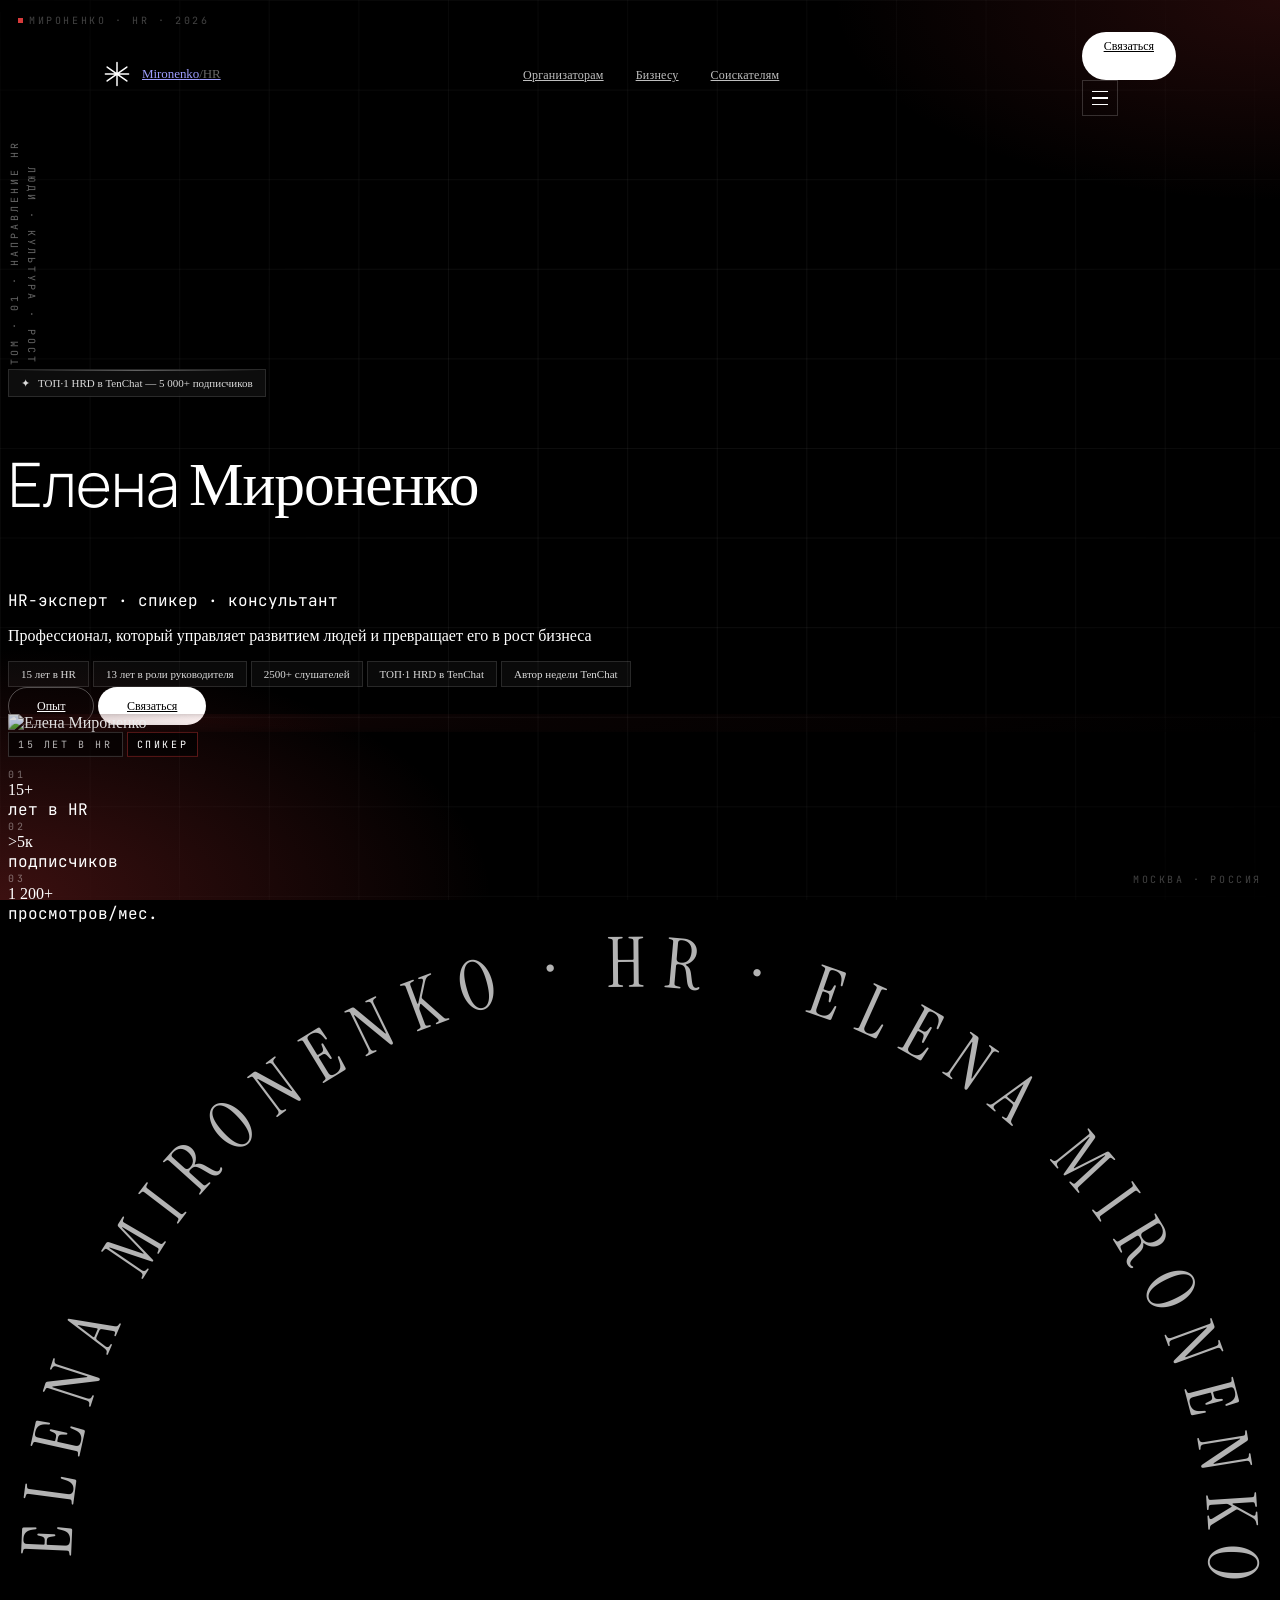
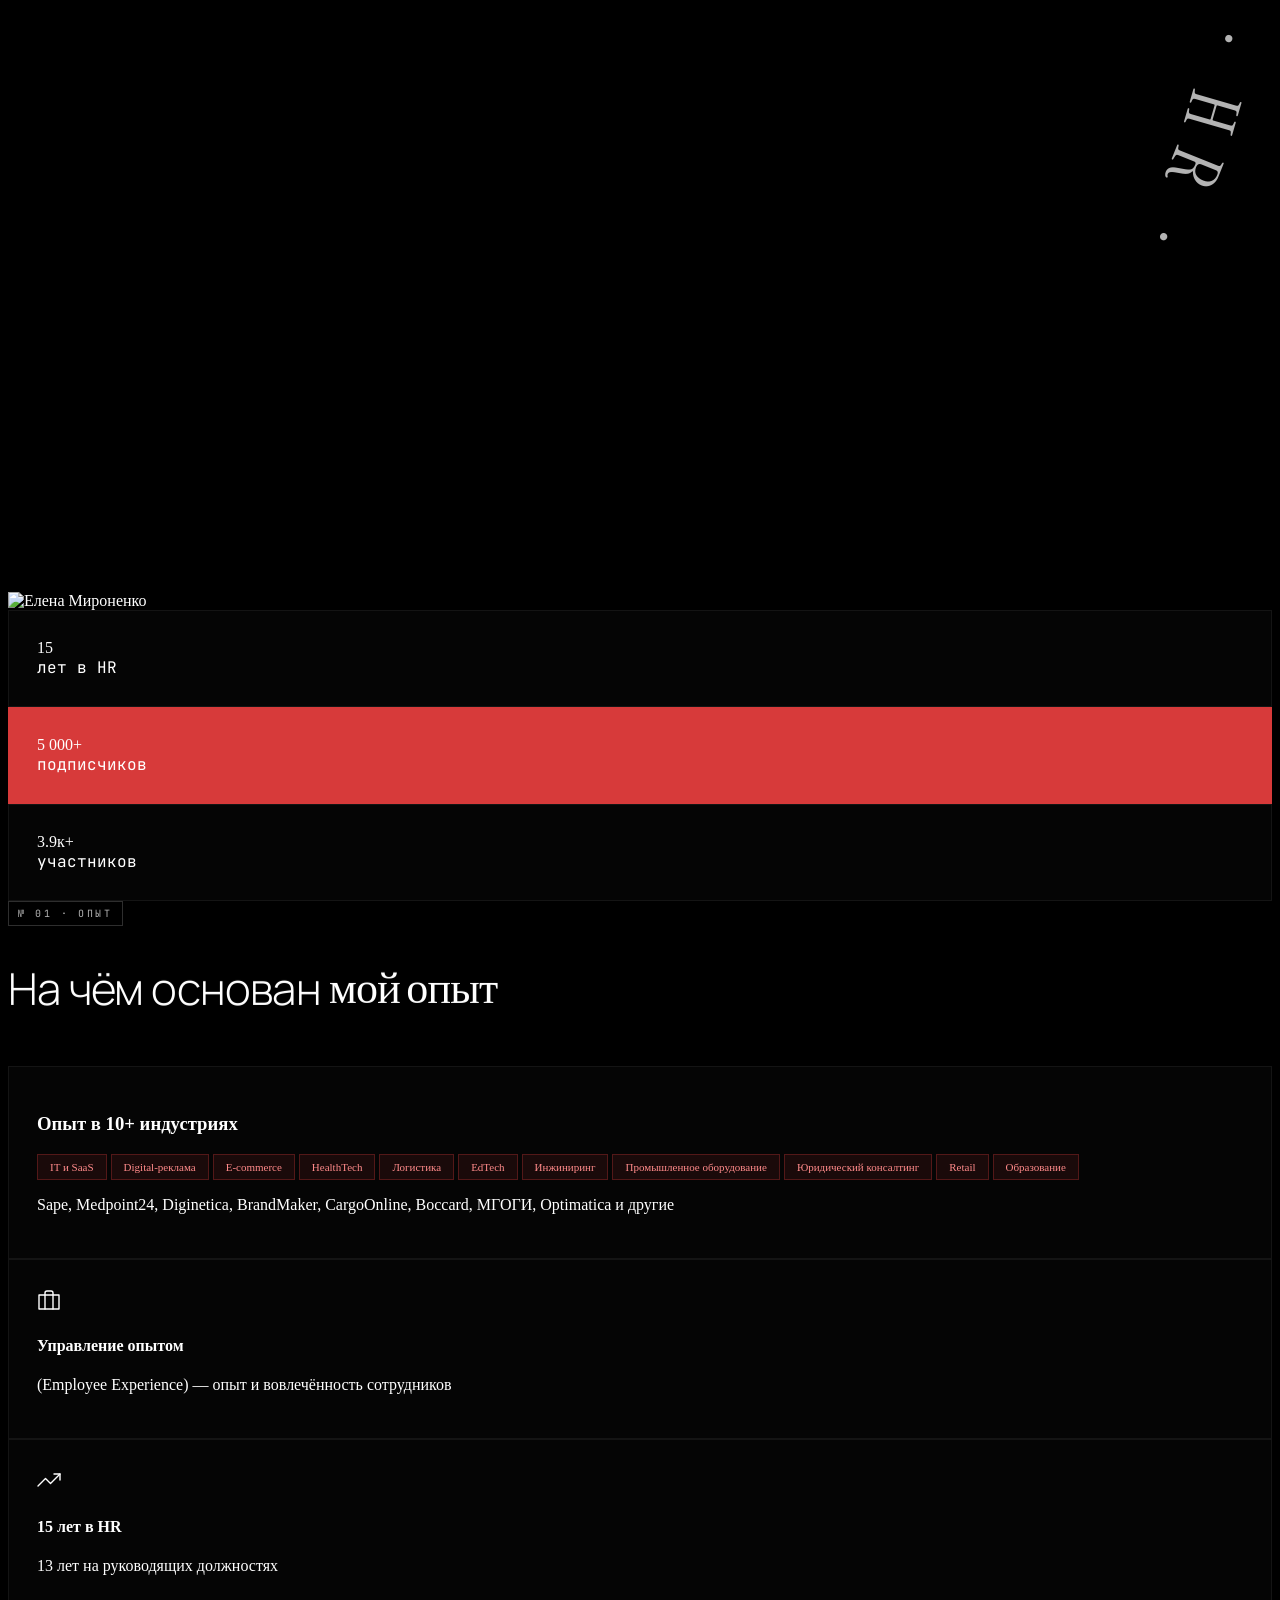
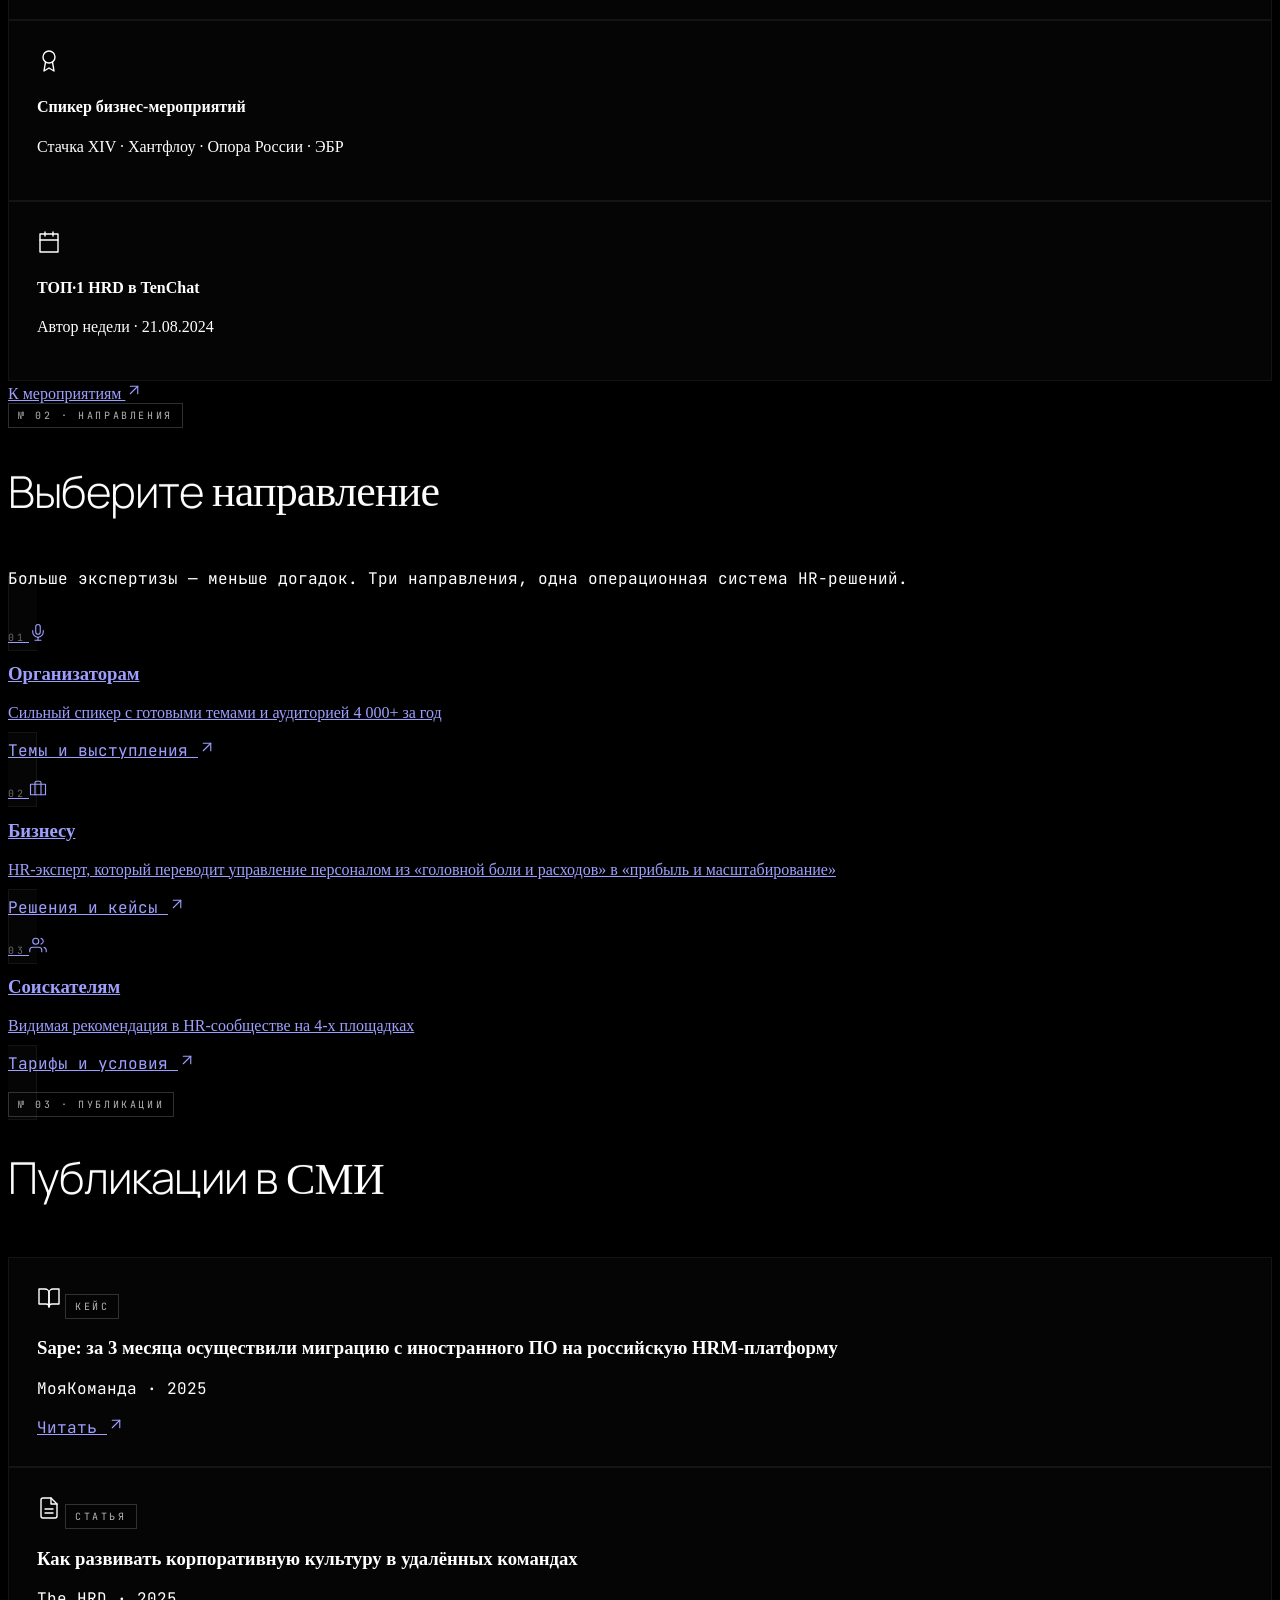
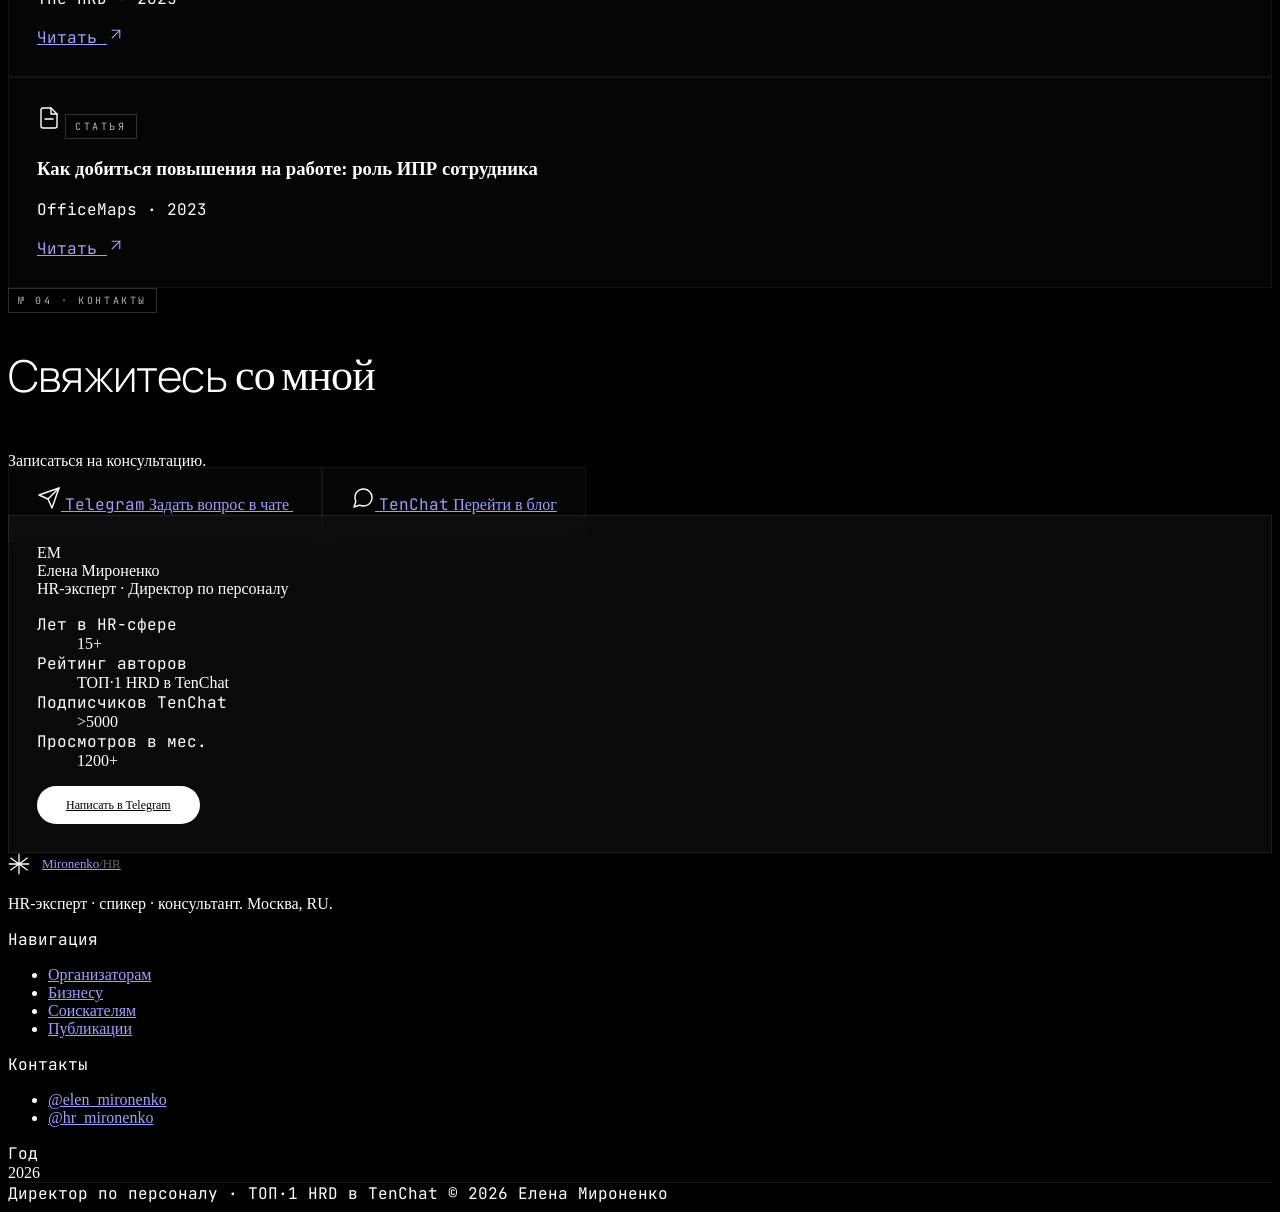
==== commit 2c6a8e26: "Add files via upload" ====
--- a/index.html
+++ b/index.html
@@ -129,7 +129,7 @@
   <span class="hidden xl:block label-vert absolute right-3 top-1/2 -translate-y-1/2 z-10" style="writing-mode:vertical-rl; transform:rotate(0)">ЛЮДИ · КУЛЬТУРА · РОСТ</span>
 
   <!-- content (centered both mobile + desktop, компактнее) -->
-  <div class="relative flex-1 grid grid-cols-12 gap-4 md:gap-6 items-center px-6 md:px-10 pt-8 md:pt-10 pb-16 md:pb-12">
+  <div class="relative flex-1 grid grid-cols-12 gap-4 md:gap-6 items-center px-8 md:px-14 lg:px-24 pt-8 md:pt-10 pb-16 md:pb-12">
     <!-- Left: text -->
     <div class="col-span-12 md:col-span-7 max-w-2xl">
       <div class="chip chip-glass mb-6">
@@ -184,7 +184,7 @@
 </section>
 
 <!-- ================ STATS QUICK ================ -->
-<section class="px-6 md:px-10 py-12 md:py-16 border-t border-white/8">
+<section class="px-8 md:px-14 lg:px-24 py-12 md:py-16 border-t border-white/8">
   <div class="grid grid-cols-3 gap-4 md:gap-8 max-w-3xl">
     <div>
       <div class="project-code mb-2">01</div>
@@ -205,7 +205,7 @@
 </section>
 
 <!-- ================ EXPERIENCE ================ -->
-<section id="experience" class="px-6 md:px-10 py-20 md:py-28 border-t border-white/8 scroll-mt-20">
+<section id="experience" class="px-8 md:px-14 lg:px-24 py-20 md:py-28 border-t border-white/8 scroll-mt-20">
   <div class="grid grid-cols-12 gap-4 md:gap-8">
 
     <!-- Left: photo with delicate animation -->
@@ -322,7 +322,7 @@
 </section>
 
 <!-- ================ DIRECTIONS ================ -->
-<section id="directions" class="px-6 md:px-10 py-20 md:py-28 border-t border-white/8">
+<section id="directions" class="px-8 md:px-14 lg:px-24 py-20 md:py-28 border-t border-white/8">
   <div class="grid grid-cols-12 gap-4 md:gap-8 mb-10 md:mb-14">
     <div class="col-span-12 md:col-span-7">
       <span class="label-tag inline-block mb-5">№ 02 · Направления</span>
@@ -405,7 +405,7 @@
 </section>
 
 <!-- ================ PUBLICATIONS ================ -->
-<section id="publications" class="px-6 md:px-10 py-20 md:py-28 border-t border-white/8">
+<section id="publications" class="px-8 md:px-14 lg:px-24 py-20 md:py-28 border-t border-white/8">
   <div class="grid grid-cols-12 gap-4 md:gap-8 mb-10 md:mb-14">
     <div class="col-span-12 md:col-span-7">
       <span class="label-tag inline-block mb-5">№ 03 · Публикации</span>
@@ -461,7 +461,7 @@
 </section>
 
 <!-- ================ CONTACTS ================ -->
-<section id="contacts" class="px-6 md:px-10 py-20 md:py-28 border-t border-white/8">
+<section id="contacts" class="px-8 md:px-14 lg:px-24 py-20 md:py-28 border-t border-white/8">
   <div class="grid grid-cols-12 gap-4 md:gap-8">
     <div class="col-span-12 md:col-span-6">
       <span class="label-tag inline-block mb-5">№ 04 · Контакты</span>
@@ -531,7 +531,7 @@
 </main>
 
 <!-- ================ FOOTER ================ -->
-<footer class="px-6 md:px-10 py-10 md:py-14 border-t border-white/8">
+<footer class="px-8 md:px-14 lg:px-24 py-10 md:py-14 border-t border-white/8">
   <div class="grid grid-cols-12 gap-6">
     <div class="col-span-12 md:col-span-4">
       <a href="index.html" class="logo-mark">
--- a/style.css
+++ b/style.css
@@ -39,9 +39,10 @@
 .site-header {
   position: relative; z-index: 30;
   display: flex; align-items: center; justify-content: space-between;
-  padding: 18px 24px;
-}
-@media (min-width: 768px) { .site-header { padding: 22px 40px; } }
+  padding: 18px 32px;
+}
+@media (min-width: 768px) { .site-header { padding: 22px 56px; } }
+@media (min-width: 1280px) { .site-header { padding: 24px 96px; } }
 
 .site-header a.nav-link {
   color: rgba(255,255,255,.75);
